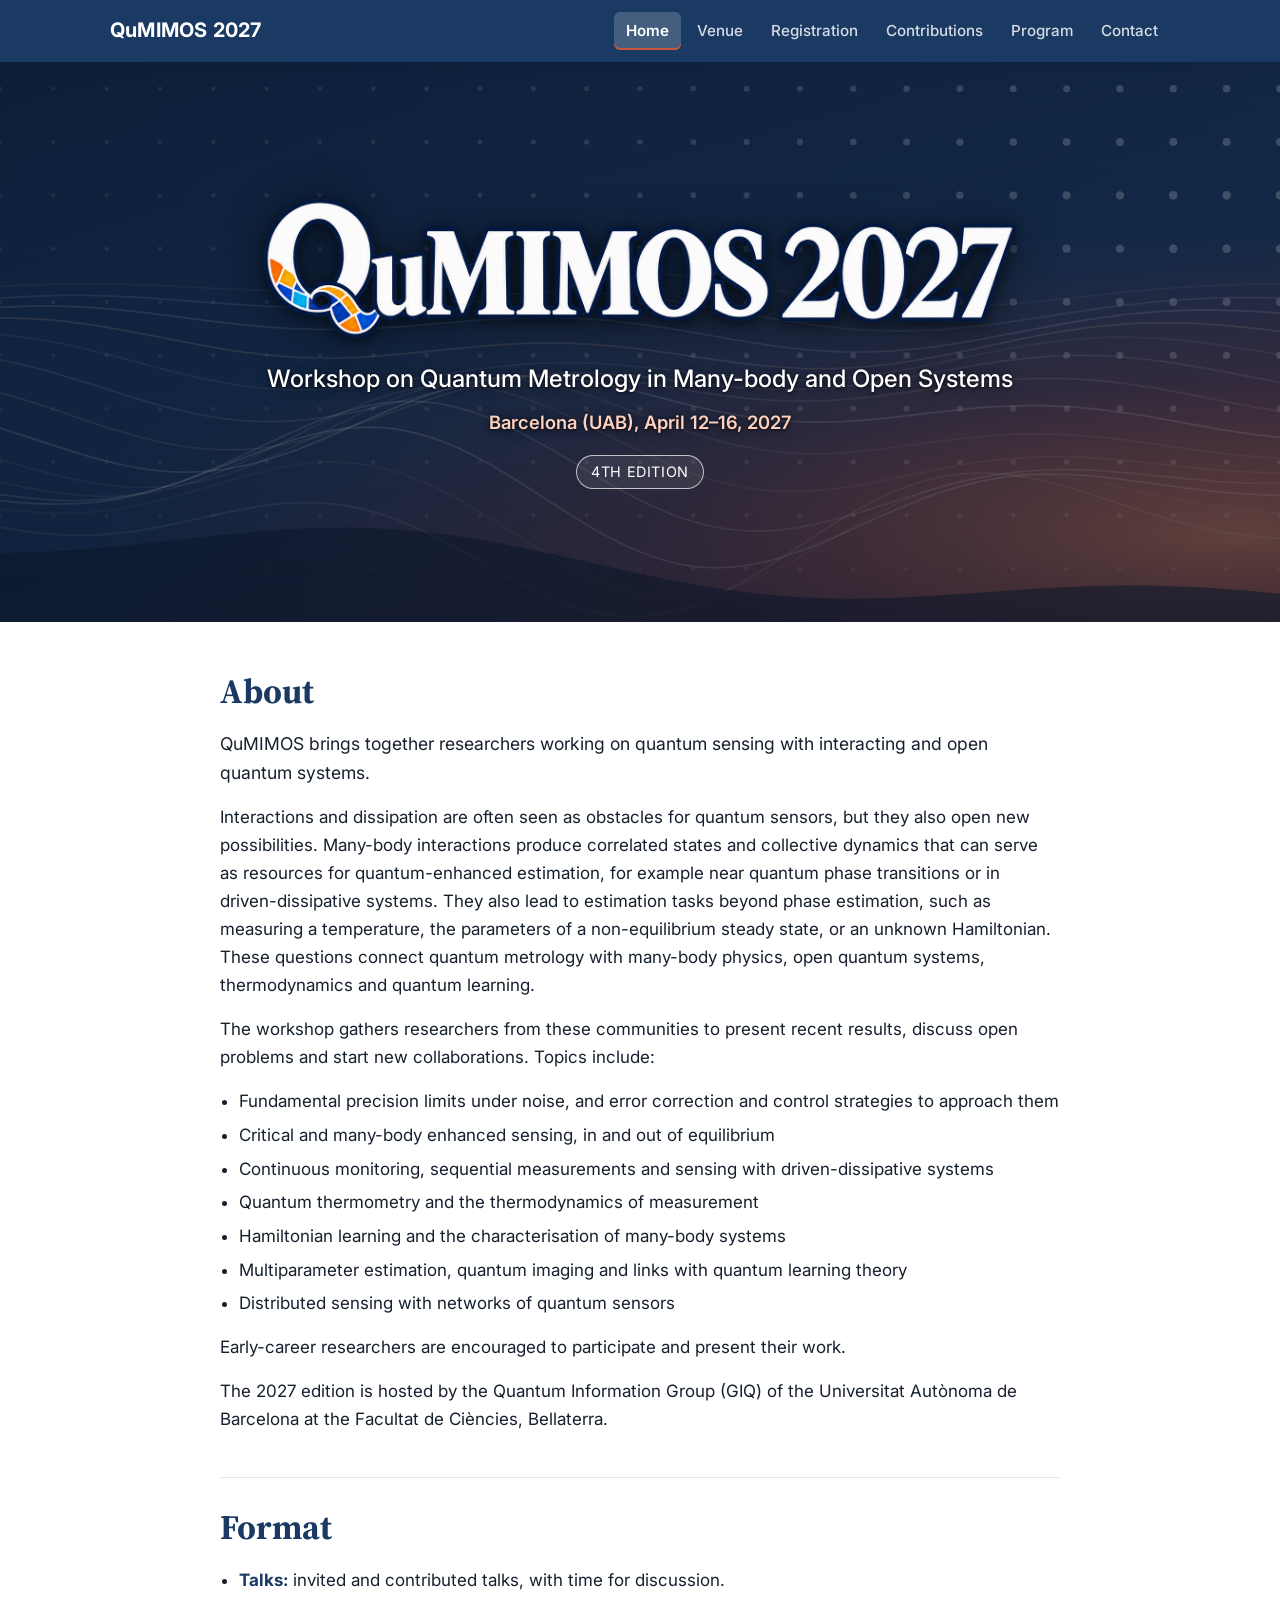
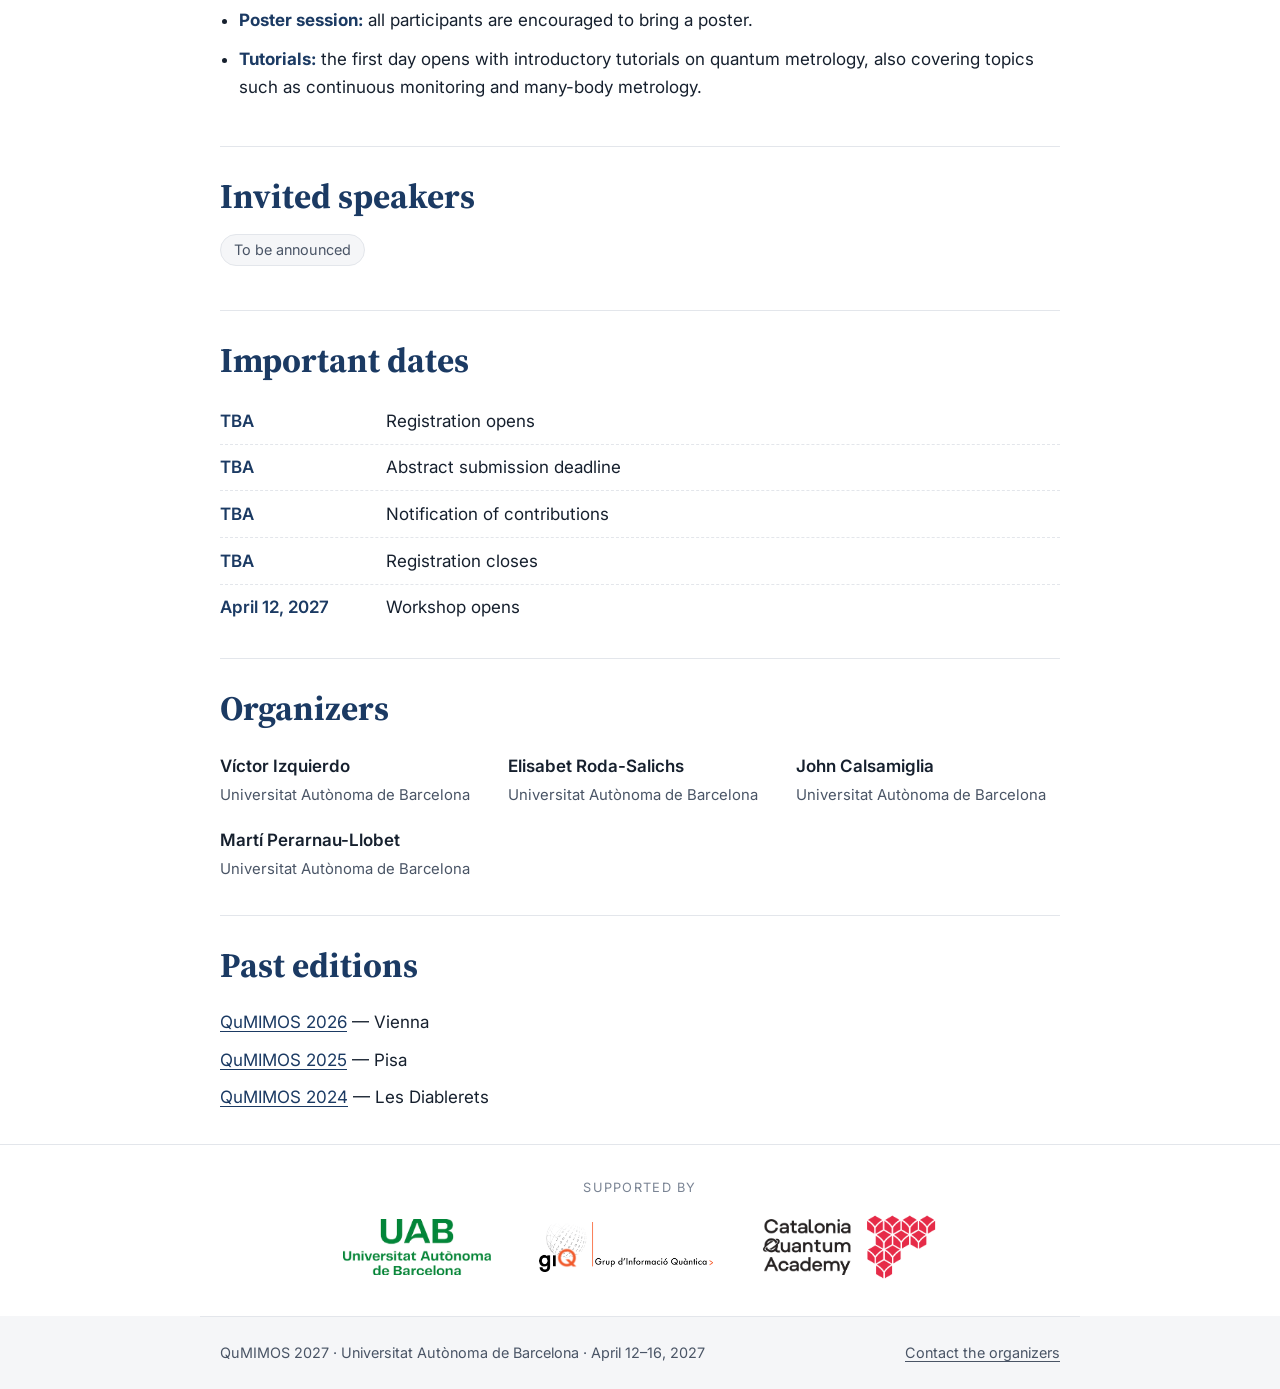
==== index.html @ 5acb529a "Add files via upload init" ====
<!doctype html>
<html lang="en">
<head>
  <meta charset="utf-8">
  <meta name="viewport" content="width=device-width, initial-scale=1">
  <title>QuMIMOS 2027 — Quantum Metrology in Many-body and Open Systems</title>
  <meta name="description" content="QuMIMOS 2027: Workshop on Quantum Metrology in Many-body and Open Systems. Universitat Autònoma de Barcelona, 12–16 April 2027.">
  <link rel="icon" href="assets/img/favicon.png" type="image/png">
  <link rel="preconnect" href="https://fonts.googleapis.com">
  <link rel="preconnect" href="https://fonts.gstatic.com" crossorigin>
  <link href="https://fonts.googleapis.com/css2?family=Inter:wght@400;500;600;700&family=Source+Serif+4:opsz,wght@8..60,600;8..60,700&display=swap" rel="stylesheet">
  <link rel="stylesheet" href="assets/css/style.css">
</head>
<body>
  <a class="skip-link" href="#content">Skip to content</a>

  <header class="site-bar">
    <div class="container">
      <a class="brand" href="index.html">QuMIMOS 2027</a>
      <button class="nav-toggle" aria-expanded="false" aria-controls="site-nav">Menu</button>
      <nav class="nav" id="site-nav" aria-label="Main">
        <ul>
          <li><a href="index.html" aria-current="page">Home</a></li>
          <li><a href="venue.html">Venue</a></li>
          <li><a href="registration.html">Registration</a></li>
          <li><a href="contributions.html">Contributions</a></li>
          <li><a href="program.html">Program</a></li>
          <li><a href="contact.html">Contact</a></li>
        </ul>
      </nav>
    </div>
  </header>

  <!-- Background photo: see .hero in assets/css/style.css -->
  <div class="hero">
    <div class="hero-inner container">
      <div class="hero-panel">
        <h1 class="hero-logo"><img src="assets/img/logo-qumimos2027.png" alt="QuMIMOS 2027" width="1600" height="309"></h1>
        <p class="subtitle">Workshop on Quantum Metrology in Many-body and Open Systems</p>
        <p class="when-where">Barcelona (UAB), April 12–16, 2027</p>
        <p class="edition">4th edition</p>
      </div>
    </div>
  </div>

  <main id="content" class="container landing">
    <section id="about">
      <h2>About</h2>
      <p class="lead">QuMIMOS brings together researchers working on quantum sensing with interacting and open quantum systems.</p>
      <p>Interactions and dissipation are often seen as obstacles for quantum sensors, but they also open new possibilities. Many-body interactions produce correlated states and collective dynamics that can serve as resources for quantum-enhanced estimation, for example near quantum phase transitions or in driven-dissipative systems. They also lead to estimation tasks beyond phase estimation, such as measuring a temperature, the parameters of a non-equilibrium steady state, or an unknown Hamiltonian. These questions connect quantum metrology with many-body physics, open quantum systems, thermodynamics and quantum learning.</p>
      <p>The workshop gathers researchers from these communities to present recent results, discuss open problems and start new collaborations. Topics include:</p>
      <ul class="topics">
        <li>Fundamental precision limits under noise, and error correction and control strategies to approach them</li>
        <li>Critical and many-body enhanced sensing, in and out of equilibrium</li>
        <li>Continuous monitoring, sequential measurements and sensing with driven-dissipative systems</li>
        <li>Quantum thermometry and the thermodynamics of measurement</li>
        <li>Hamiltonian learning and the characterisation of many-body systems</li>
        <li>Multiparameter estimation, quantum imaging and links with quantum learning theory</li>
        <li>Distributed sensing with networks of quantum sensors</li>
      </ul>
      <p>Early-career researchers are encouraged to participate and present their work.</p>
      <p>The 2027 edition is hosted by the Quantum Information Group (GIQ) of the Universitat Autònoma de Barcelona at the Facultat de Ciències, Bellaterra.</p>
    </section>

    <section id="format">
      <h2>Format</h2>
      <ul class="format-list">
        <li><strong>Talks:</strong> invited and contributed talks, with time for discussion.</li>
        <li><strong>Poster session:</strong> all participants are encouraged to bring a poster.</li>
        <li><strong>Tutorials:</strong> the first day opens with introductory tutorials on quantum metrology, also covering topics such as continuous monitoring and many-body metrology.</li>
      </ul>
    </section>

    <section id="speakers">
      <h2>Invited speakers</h2>
      <p><span class="tba">To be announced</span></p>
    </section>

    <section id="dates">
      <h2>Important dates</h2>
      <ul class="dates">
        <li><span class="d">TBA</span><span>Registration opens</span></li>
        <li><span class="d">TBA</span><span>Abstract submission deadline</span></li>
        <li><span class="d">TBA</span><span>Notification of contributions</span></li>
        <li><span class="d">TBA</span><span>Registration closes</span></li>
        <li><span class="d">April 12, 2027</span><span>Workshop opens</span></li>
      </ul>
    </section>

    <section id="organizers">
      <h2>Organizers</h2>
      <ul class="people">
        <li><strong>Víctor Izquierdo</strong><span>Universitat Autònoma de Barcelona</span></li>
        <li><strong>Elisabet Roda-Salichs</strong><span>Universitat Autònoma de Barcelona</span></li>
        <li><strong>John Calsamiglia</strong><span>Universitat Autònoma de Barcelona</span></li>
        <li><strong>Martí Perarnau-Llobet</strong><span>Universitat Autònoma de Barcelona</span></li>
      </ul>
    </section>

    <section id="past">
      <h2>Past editions</h2>
      <ul class="editions">
        <li><a href="https://qumimos2026.wordpress.com" target="_blank" rel="noopener">QuMIMOS 2026</a> — Vienna</li>
        <li><a href="https://indico.sns.it/event/81/" target="_blank" rel="noopener">QuMIMOS 2025</a> — Pisa</li>
        <li><a href="https://indico.global/event/9611/" target="_blank" rel="noopener">QuMIMOS 2024</a> — Les Diablerets</li>
      </ul>
    </section>

  </main>

  <footer class="site-footer">
    <div class="container funders">
      <p class="funders-label">Supported by</p>
      <ul class="logos">
        <li><img src="assets/img/logo-uab.png" alt="Universitat Autònoma de Barcelona" class="logo-uab"></li>
        <li><img src="assets/img/logo-giq.png" alt="Grup d'Informació Quàntica (GIQ)" class="logo-giq"></li>
        <li><img src="assets/img/logo-cqa.png" alt="Catalonia Quantum Academy" class="logo-cqa"></li>
      </ul>
    </div>
    <div class="container footer-line">
      <span>QuMIMOS 2027 · Universitat Autònoma de Barcelona · April 12–16, 2027</span>
      <a href="contact.html">Contact the organizers</a>
    </div>
  </footer>
  <script src="assets/js/main.js"></script>
</body>
</html>
---- assets/css/style.css ----
/* =========================================================
   QuMIMOS 2027 — stylesheet
   Edit the variables below to re-theme the whole site.
   ========================================================= */
:root {
  --ink: #16202e;          /* main text */
  --ink-soft: #4a5566;     /* secondary text */
  --muted: #7a8494;        /* tertiary text */
  --bg: #ffffff;
  --bg-soft: #f5f6f8;      /* light panels */
  --line: #e3e6eb;         /* hairlines */
  --brand: #1b3a63;        /* deep blue */
  --accent: #c8553d;       /* terracotta */
  --accent-soft: #fbeee9;
  --invited: #1b3a63;
  --contributed: #2f8f83;
  --short: #c8973d;
  /* faded versions (time-slot backgrounds; same as the schedule PDF) */
  --invited-soft: #d6e0ee;
  --contributed-soft: #d5ece8;
  --short-soft: #f4e7cf;
  --break-soft: #eceef1;
  --event-soft: #f6ddd6;
  --radius: 10px;
  --maxw: 880px;
  --font-sans: "Inter", system-ui, -apple-system, "Segoe UI", Roboto, Helvetica, Arial, sans-serif;
  --font-serif: "Source Serif 4", Georgia, "Times New Roman", serif;
}

*, *::before, *::after { box-sizing: border-box; }
html { -webkit-text-size-adjust: 100%; scroll-behavior: smooth; }
body {
  margin: 0;
  font-family: var(--font-sans);
  font-size: 17px;
  line-height: 1.65;
  color: var(--ink);
  background: var(--bg);
}
img { max-width: 100%; display: block; }
a { color: var(--brand); text-decoration-thickness: 1px; text-underline-offset: 3px; }
a:hover { color: var(--accent); }

.skip-link {
  position: absolute; left: -9999px; top: 0;
  background: var(--brand); color: #fff; padding: .5rem 1rem; z-index: 100;
}
.skip-link:focus { left: 1rem; top: 1rem; }

.container { max-width: var(--maxw); margin: 0 auto; padding: 0 20px; }

/* ---------- Site bar: logo + title + navigation (all pages) ---------- */
.site-bar {
  background: var(--brand);
  color: #fff;
  box-shadow: 0 2px 10px rgba(10, 25, 50, .18);
  position: sticky; top: 0; z-index: 50;
}
.site-bar .container {
  max-width: 1100px;
  display: flex; align-items: center; justify-content: space-between;
  gap: 1rem; padding-top: 12px; padding-bottom: 12px;
}
.brand {
  color: #fff; text-decoration: none; font-weight: 700; font-size: 1.25rem;
  letter-spacing: .01em; white-space: nowrap;
}
.brand:hover { color: #fff; opacity: .85; }

.nav ul { list-style: none; margin: 0; padding: 0; display: flex; flex-wrap: wrap; gap: .25rem; }
.nav a {
  display: block; padding: .4rem .75rem; border-radius: 6px;
  color: rgba(255,255,255,.82); text-decoration: none; font-size: .95rem; font-weight: 500;
}
.nav a:hover { color: #fff; background: rgba(255,255,255,.12); }
.nav a[aria-current="page"] { color: #fff; background: rgba(255,255,255,.18); font-weight: 600; box-shadow: inset 0 -2px 0 var(--accent); }

.nav-toggle {
  display: none; background: none; border: 1px solid rgba(255,255,255,.45); border-radius: 6px;
  padding: .4rem .7rem; font: inherit; font-size: .9rem; color: #fff; cursor: pointer;
}

@media (max-width: 760px) {
  .nav-toggle { display: inline-block; }
  .site-bar .container { flex-wrap: wrap; }
  .nav { width: 100%; display: none; }
  .nav.open { display: block; }
  .nav ul { flex-direction: column; padding-top: .5rem; }
  .nav a { padding: .6rem .5rem; }
}

/* ---------- Hero: title over background photo (landing page only) ----------
   Layers (top to bottom): dark overlay, local photo (assets/img/header.jpg, optional),
   online photo, generated fallback graphic. To use only a local photo, save it as
   assets/img/header.jpg — it will cover the layers below it. */
.hero {
  min-height: clamp(340px, 52vw, 560px);
  display: flex; align-items: center; justify-content: center;
  text-align: center; color: #fff;
  background-color: var(--brand);
  background-image:
    linear-gradient(180deg, rgba(8, 18, 36, .40) 0%, rgba(8, 18, 36, .48) 55%, rgba(8, 18, 36, .62) 100%),
    url("../img/header.jpg"),
    url("https://media.traveler.es/photos/6ab4ebdc2fa121cbf6ea8447/16:9/w_2240,c_limit/bcn.jpg"),
    url("../img/header.svg");
  background-size: cover; background-position: center;
}
.hero-inner { max-width: 980px; padding-top: 40px; padding-bottom: 40px; }

/* Wrapper for logo + text (no background box) */
.hero-panel { display: inline-block; max-width: 100%; }
.hero h1 { margin: 0 0 1.1rem; line-height: 0; }
.hero-logo img {
  display: block; margin: 0 auto;
  width: min(760px, 100%); height: auto;
  filter: drop-shadow(0 2px 6px rgba(0, 0, 0, .55)) drop-shadow(0 6px 22px rgba(0, 0, 0, .45));
}
.hero .subtitle { font-size: clamp(1.1rem, 2.8vw, 1.5rem); font-weight: 500; margin: 0 0 .5rem; text-shadow: 0 1px 3px rgba(0,0,0,.7), 0 1px 12px rgba(0,0,0,.5); }
.hero .when-where { font-size: clamp(1rem, 2.2vw, 1.15rem); font-weight: 600; margin: 0; color: #ffd2bf; text-shadow: 0 1px 3px rgba(0,0,0,.7), 0 1px 12px rgba(0,0,0,.5); }
.hero .edition {
  display: inline-block; margin: 1.1rem 0 0; padding: .25rem .9rem; border-radius: 999px;
  border: 1px solid rgba(255,255,255,.7); background: rgba(255,255,255,.08); font-size: .9rem; letter-spacing: .04em; text-transform: uppercase;
}

/* ---------- Content ---------- */
body { min-height: 100vh; display: flex; flex-direction: column; }
main { padding-bottom: 64px; flex: 1 0 auto; width: 100%; }
.banner, .site-bar, .site-footer { flex-shrink: 0; }
.page-content { padding-top: 40px; }
.landing { padding-top: 20px; }
.page-content > h1:first-child {
  font-family: var(--font-serif); color: var(--brand);
  font-size: clamp(2rem, 5vw, 2.6rem); margin: 0 0 1.25rem; line-height: 1.15;
}
section { padding: 28px 0; }
section + section { border-top: 1px solid var(--line); }
h2 { font-family: var(--font-serif); color: var(--brand); font-size: 1.65rem; margin: 0 0 .9rem; line-height: 1.25; }
/* Landing-page section titles (About, Format, …) slightly larger */
.landing h2 { font-size: clamp(1.8rem, 4vw, 2.15rem); margin-bottom: 1rem; }
h3 { font-size: 1.1rem; margin: 1.4rem 0 .5rem; }
.topics { padding-left: 1.2rem; margin: 0 0 1rem; }
.topics li { margin: 0 0 .35rem; }
.format-list { padding-left: 1.2rem; }
.format-list li { margin: 0 0 .7rem; }
.format-list strong { color: var(--brand); }
[hidden] { display: none !important; }
p { margin: 0 0 1rem; }
.lead { font-size: 1.1rem; color: var(--ink); }
.muted { color: var(--muted); }

.people { list-style: none; padding: 0; margin: 0; display: grid; grid-template-columns: repeat(auto-fill, minmax(240px, 1fr)); gap: .4rem 1.5rem; }
.people li { padding: .35rem 0; }
.people strong { display: block; font-weight: 600; }
.people span { color: var(--ink-soft); font-size: .93rem; }

.dates { list-style: none; padding: 0; margin: 0; }
.dates li { display: flex; gap: 1rem; padding: .55rem 0; border-bottom: 1px dashed var(--line); }
.dates li:last-child { border-bottom: 0; }
.dates .d { min-width: 150px; font-weight: 600; color: var(--brand); }

.editions { list-style: none; padding: 0; margin: 0; }
.editions li { padding: .3rem 0; }

.tba {
  display: inline-block; background: var(--bg-soft); border: 1px solid var(--line);
  color: var(--ink-soft); border-radius: 999px; padding: .2rem .8rem; font-size: .9rem;
}

.notice {
  background: var(--accent-soft); border-left: 4px solid var(--accent);
  padding: .8rem 1rem; border-radius: 6px; font-size: .95rem; margin: 0 0 1.5rem;
}

.empty-state {
  border: 1px dashed var(--line); border-radius: var(--radius);
  padding: 48px 24px; text-align: center; color: var(--muted); background: var(--bg-soft);
}

/* ---------- Venue ---------- */
.venue-card {
  display: grid; grid-template-columns: 1fr; gap: 0;
  border: 1px solid var(--line); border-radius: var(--radius); overflow: hidden;
}
.venue-card .info { padding: 20px 22px; }
.venue-card address { font-style: normal; line-height: 1.6; }
.map-frame { width: 100%; height: 380px; border: 0; display: block; background: var(--bg-soft); }
.map-links { display: flex; flex-wrap: wrap; gap: .5rem; margin-top: .8rem; }
.btn {
  display: inline-block; padding: .45rem .9rem; border-radius: 6px; font-size: .92rem; font-weight: 600;
  border: 1px solid var(--brand); color: var(--brand); text-decoration: none;
}
.btn:hover { background: var(--brand); color: #fff; }

/* ---------- Contact ---------- */
.contact-block p { margin: 0 0 1.4rem; }
.contact-block .label { font-weight: 700; font-style: italic; }

/* ---------- Program ---------- */
.legend { display: flex; flex-wrap: wrap; gap: .5rem 1.25rem; margin: 0 0 1.25rem; padding: 0; list-style: none; font-size: .93rem; color: var(--ink-soft); }
.legend li { display: flex; align-items: center; gap: .45rem; }
.swatch { width: 14px; height: 14px; border-radius: 3px; display: inline-block; }
.swatch.invited { background: var(--invited); }
.swatch.contributed { background: var(--contributed); }
.swatch.short { background: var(--short); }

.accordion-tools { font-size: .9rem; color: var(--muted); margin: 0 0 1rem; }
.link-btn { background: none; border: 0; padding: 0; font: inherit; color: var(--brand); cursor: pointer; text-decoration: underline; text-underline-offset: 3px; }
.link-btn:hover { color: var(--accent); }

details.day {
  border: 1px solid var(--line); border-radius: var(--radius);
  margin: 0 0 .8rem; background: var(--bg); scroll-margin-top: 80px;
}
details.day > summary {
  list-style: none; cursor: pointer;
  display: flex; flex-wrap: wrap; align-items: baseline; gap: .2rem .7rem;
  padding: .9rem 3rem .9rem 1.1rem; position: relative; border-radius: var(--radius);
}
details.day > summary::-webkit-details-marker { display: none; }
details.day > summary:hover { background: var(--bg-soft); }
details.day > summary:focus-visible { outline: 2px solid var(--brand); outline-offset: 2px; }
details.day .day-title { font-family: var(--font-serif); color: var(--brand); font-size: 1.35rem; font-weight: 700; }
details.day .meta { color: var(--muted); font-size: .93rem; }
details.day .chev {
  position: absolute; right: 1.1rem; top: 50%; width: 10px; height: 10px; margin-top: -7px;
  border-right: 2px solid var(--brand); border-bottom: 2px solid var(--brand);
  transform: rotate(45deg); transition: transform .2s ease;
}
details.day[open] .chev { transform: rotate(-135deg); margin-top: -2px; }
details.day[open] > summary { border-bottom: 2px solid var(--brand); border-radius: var(--radius) var(--radius) 0 0; }
.day-body { padding: 0 0 .1rem; }

.participants { margin: .5rem 0 0; padding: 0 0 0 1.6rem; columns: 2 260px; column-gap: 2rem; }
.participants li { padding: .3rem 0; break-inside: avoid; }
.participants .who { font-weight: 600; }
.participants .aff { color: var(--ink-soft); font-size: .93rem; margin-left: .4rem; }

.slot {
  display: grid; grid-template-columns: 130px 1fr;
  border-bottom: 1px solid #d7dde6;
}
.slot:first-child { border-top: 1px solid #d7dde6; }
/* Time column: neutral light band */
.slot .time {
  background: #edf1f7; color: var(--brand); font-weight: 600; font-size: .93rem;
  font-variant-numeric: tabular-nums; white-space: nowrap; text-align: center;
  padding: .8rem .5rem; border-right: 1px solid #d7dde6;
}
/* Name / abstract card: filled with a faded version of the slot type colour */
.slot .body { padding: .75rem 1.1rem; background: var(--bg); }
.slot .speaker { font-weight: 600; }
.slot .title { display: block; color: var(--ink-soft); }
.slot.invited .body     { background: var(--invited-soft); }
.slot.contributed .body { background: var(--contributed-soft); }
.slot.short .body       { background: var(--short-soft); }
.slot.break .body       { color: var(--ink-soft); font-style: italic; }
.slot.event .body       { color: var(--accent); font-weight: 600; }
.slot.event .note { display: block; color: var(--ink-soft); font-weight: 400; font-size: .93rem; }
.session-chair { font-size: .85rem; color: var(--muted); text-transform: uppercase; letter-spacing: .06em; padding: 1rem 0 .2rem; }

.posters { list-style: none; margin: .5rem 0 0; padding: 0; }
.posters li { display: grid; grid-template-columns: 52px 1fr; gap: .6rem; padding: .5rem 0; border-bottom: 1px solid var(--line); }
.posters .code { font-weight: 700; color: var(--accent); font-variant-numeric: tabular-nums; }
.posters .who { font-weight: 600; }
.posters .what { display: block; color: var(--ink-soft); font-style: italic; }

@media (max-width: 560px) {
  body { font-size: 16px; }
  .slot { grid-template-columns: 1fr; }
  .slot .time { text-align: left; padding: .35rem .9rem; border-right: 0; border-bottom: 1px solid #d7dde6; }
  .dates li { flex-direction: column; gap: 0; }
}

/* Book of abstracts box (program page) */
.abstracts-box {
  display: flex; flex-wrap: wrap; align-items: center; justify-content: space-between; gap: .5rem 1.5rem;
  margin: 1.6rem 0 1.2rem; padding: 1.1rem 1.3rem;
  background: var(--bg-soft); border: 1px solid var(--line); border-left: 4px solid var(--brand); border-radius: var(--radius);
}
.abstracts-box h2 { font-size: 1.35rem; margin: 0 0 .3rem; }
.abstracts-box p { margin: 0; color: var(--ink-soft); }
.abstracts-box > div { flex: 1 1 340px; }

/* Schedule PDF at the end of the program page */
.schedule-pdf { margin-top: 2rem; padding-top: 28px; border-top: 1px solid var(--line); }
.pdf-actions { display: flex; flex-wrap: wrap; gap: .5rem; }
.btn-ghost { border-color: var(--line); color: var(--ink-soft); }
.pdf-frame { display: block; width: 100%; height: 620px; border: 1px solid var(--line); border-radius: var(--radius); background: var(--bg-soft); }
.pdf-frame p { margin: 0; padding: 1rem 1.1rem; }
@media (max-width: 560px) { .pdf-frame { height: 420px; } }

/* ---------- Footer ---------- */
.site-footer { border-top: 1px solid var(--line); background: var(--bg-soft); color: var(--ink-soft); font-size: .9rem; }
.site-footer .footer-line { padding-top: 24px; padding-bottom: 24px; display: flex; flex-wrap: wrap; justify-content: space-between; gap: .75rem 2rem; }
.funders { padding-top: 32px; padding-bottom: 8px; text-align: center; background: #fff; max-width: none; }
.funders + .footer-line { border-top: 1px solid var(--line); }
.funders-label { margin: 0 0 1rem; font-size: .8rem; text-transform: uppercase; letter-spacing: .1em; color: var(--muted); }
.logos { list-style: none; margin: 0 0 28px; padding: 0; display: flex; flex-wrap: wrap; justify-content: center; gap: 1.5rem 3rem; }
.logos { align-items: center; }
.logos img { height: 56px; width: auto; max-width: 100%; }
.logos img.logo-giq { height: 50px; }
.logos img.logo-cqa { height: 66px; }
.logo-placeholder {
  width: 170px; height: 72px; display: flex; align-items: center; justify-content: center;
  background: #d9dce1; color: #6b7280; font-weight: 600; border-radius: 6px; font-size: .95rem;
}
.site-footer a { color: var(--ink-soft); }
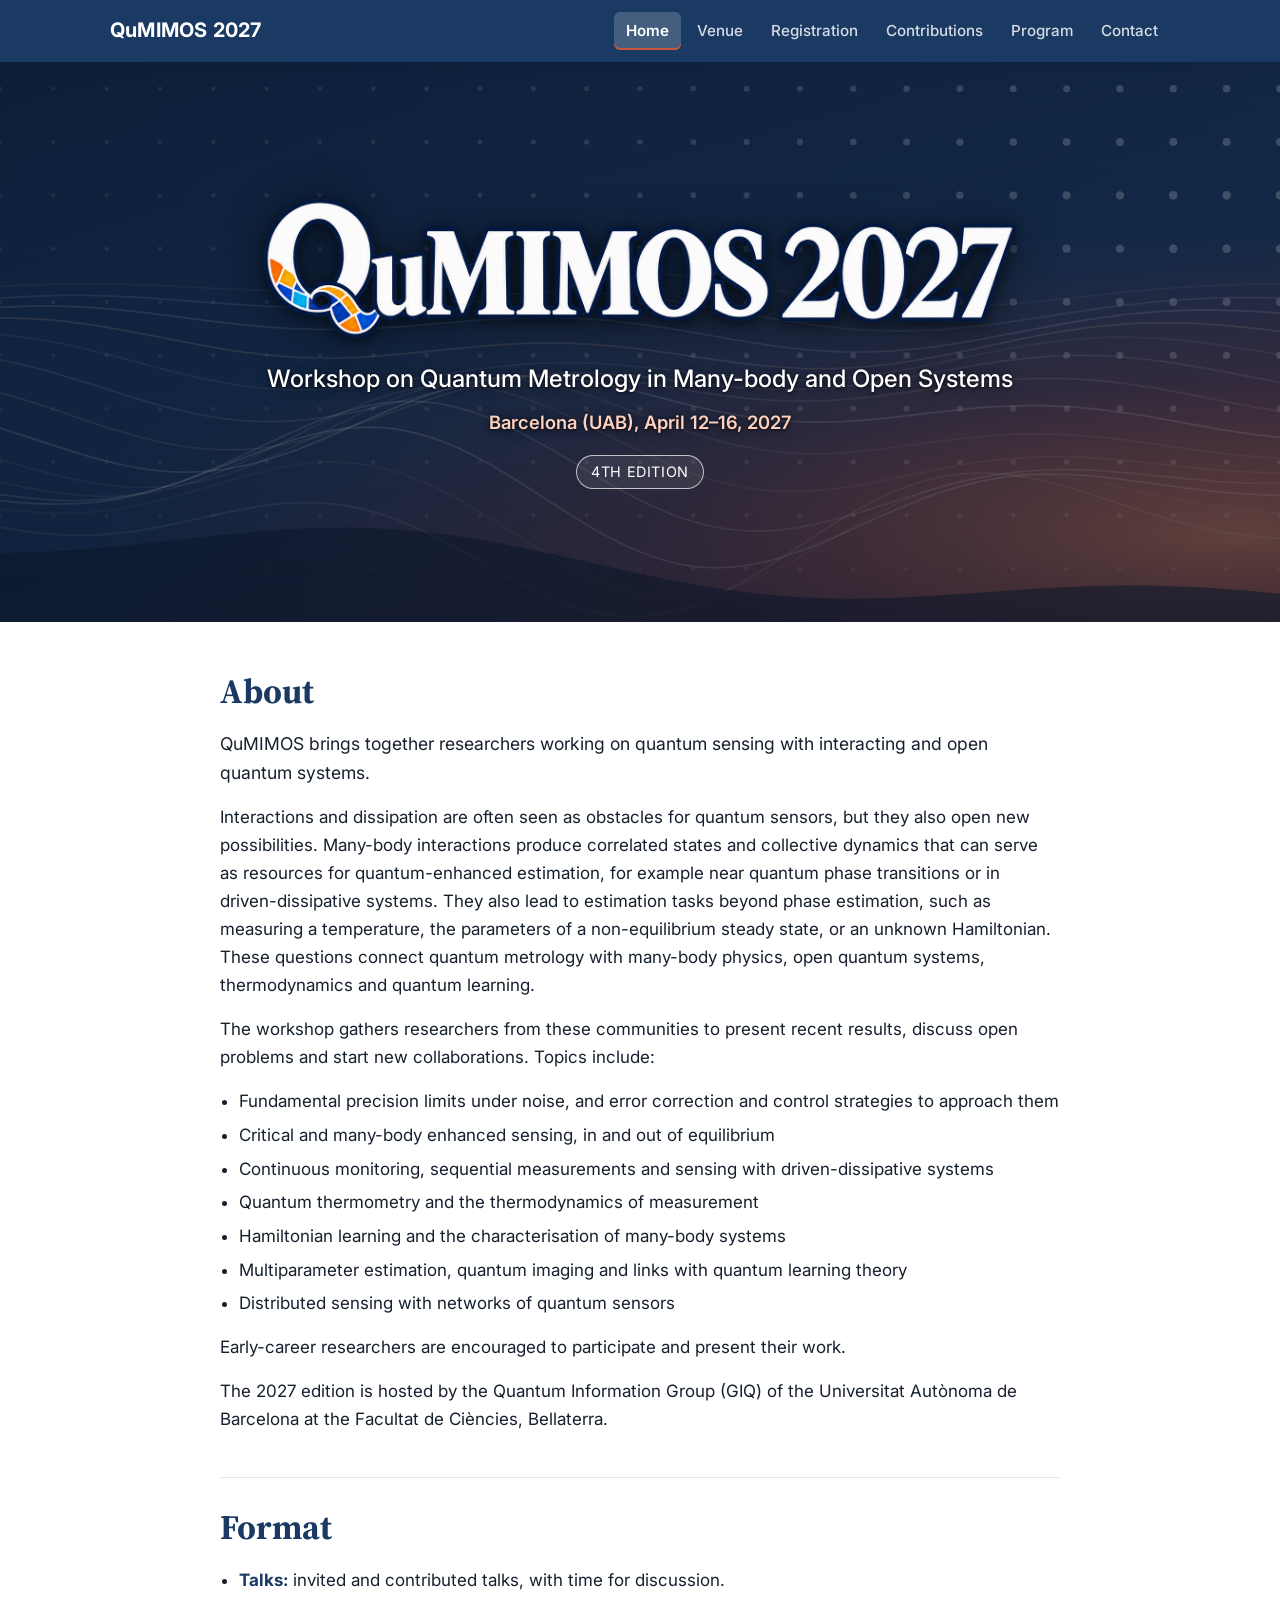
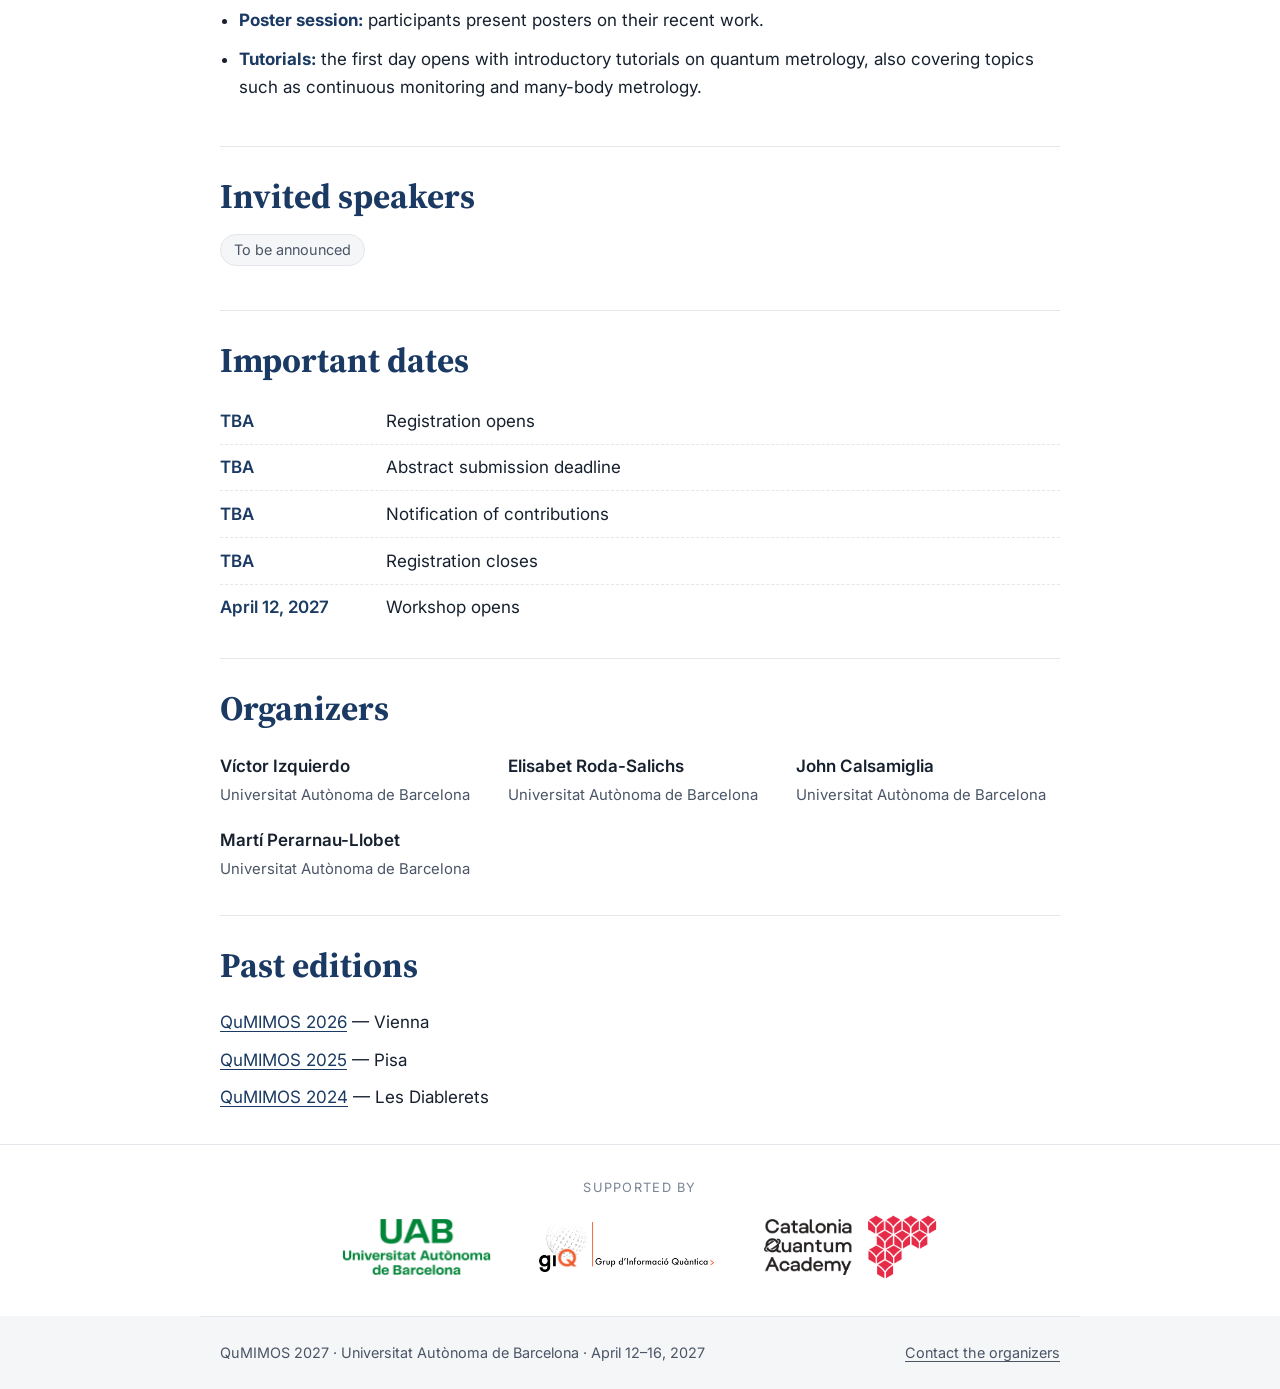
==== commit ca05f9fd: "no message" ====
--- a/index.html
+++ b/index.html
@@ -66,7 +66,7 @@
       <h2>Format</h2>
       <ul class="format-list">
         <li><strong>Talks:</strong> invited and contributed talks, with time for discussion.</li>
-        <li><strong>Poster session:</strong> all participants are encouraged to bring a poster.</li>
+        <li><strong>Poster session:</strong> participants present posters on their recent work.</li>
         <li><strong>Tutorials:</strong> the first day opens with introductory tutorials on quantum metrology, also covering topics such as continuous monitoring and many-body metrology.</li>
       </ul>
     </section>
--- a/assets/css/style.css
+++ b/assets/css/style.css
@@ -191,6 +191,11 @@
 }
 .btn:hover { background: var(--brand); color: #fff; }
 
+.tag-recommended {
+  display: inline-block; margin: 0 .25rem; padding: .05rem .55rem; border-radius: 999px;
+  background: var(--bg-soft); border: 1px solid var(--line); color: var(--ink-soft); font-size: .8rem; font-weight: 600; vertical-align: .1em;
+}
+
 /* ---------- Contact ---------- */
 .contact-block p { margin: 0 0 1.4rem; }
 .contact-block .label { font-weight: 700; font-style: italic; }
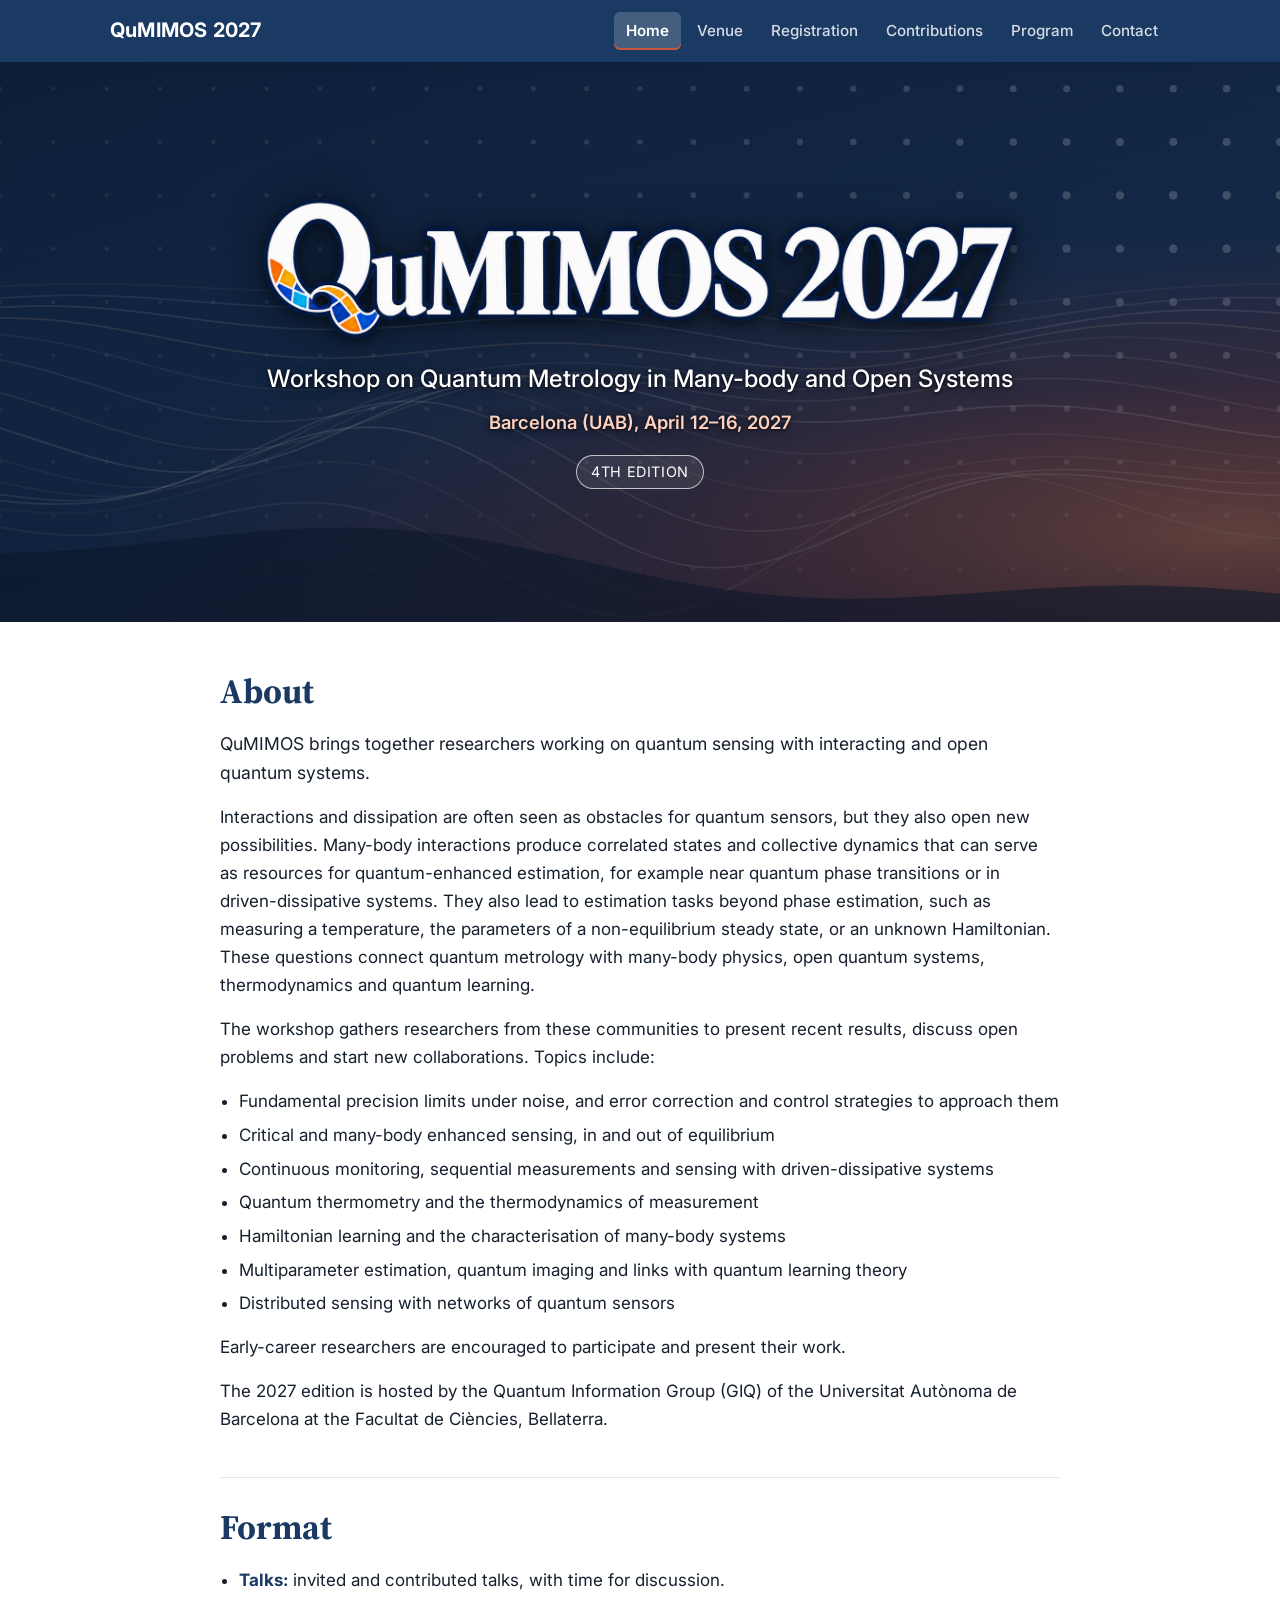
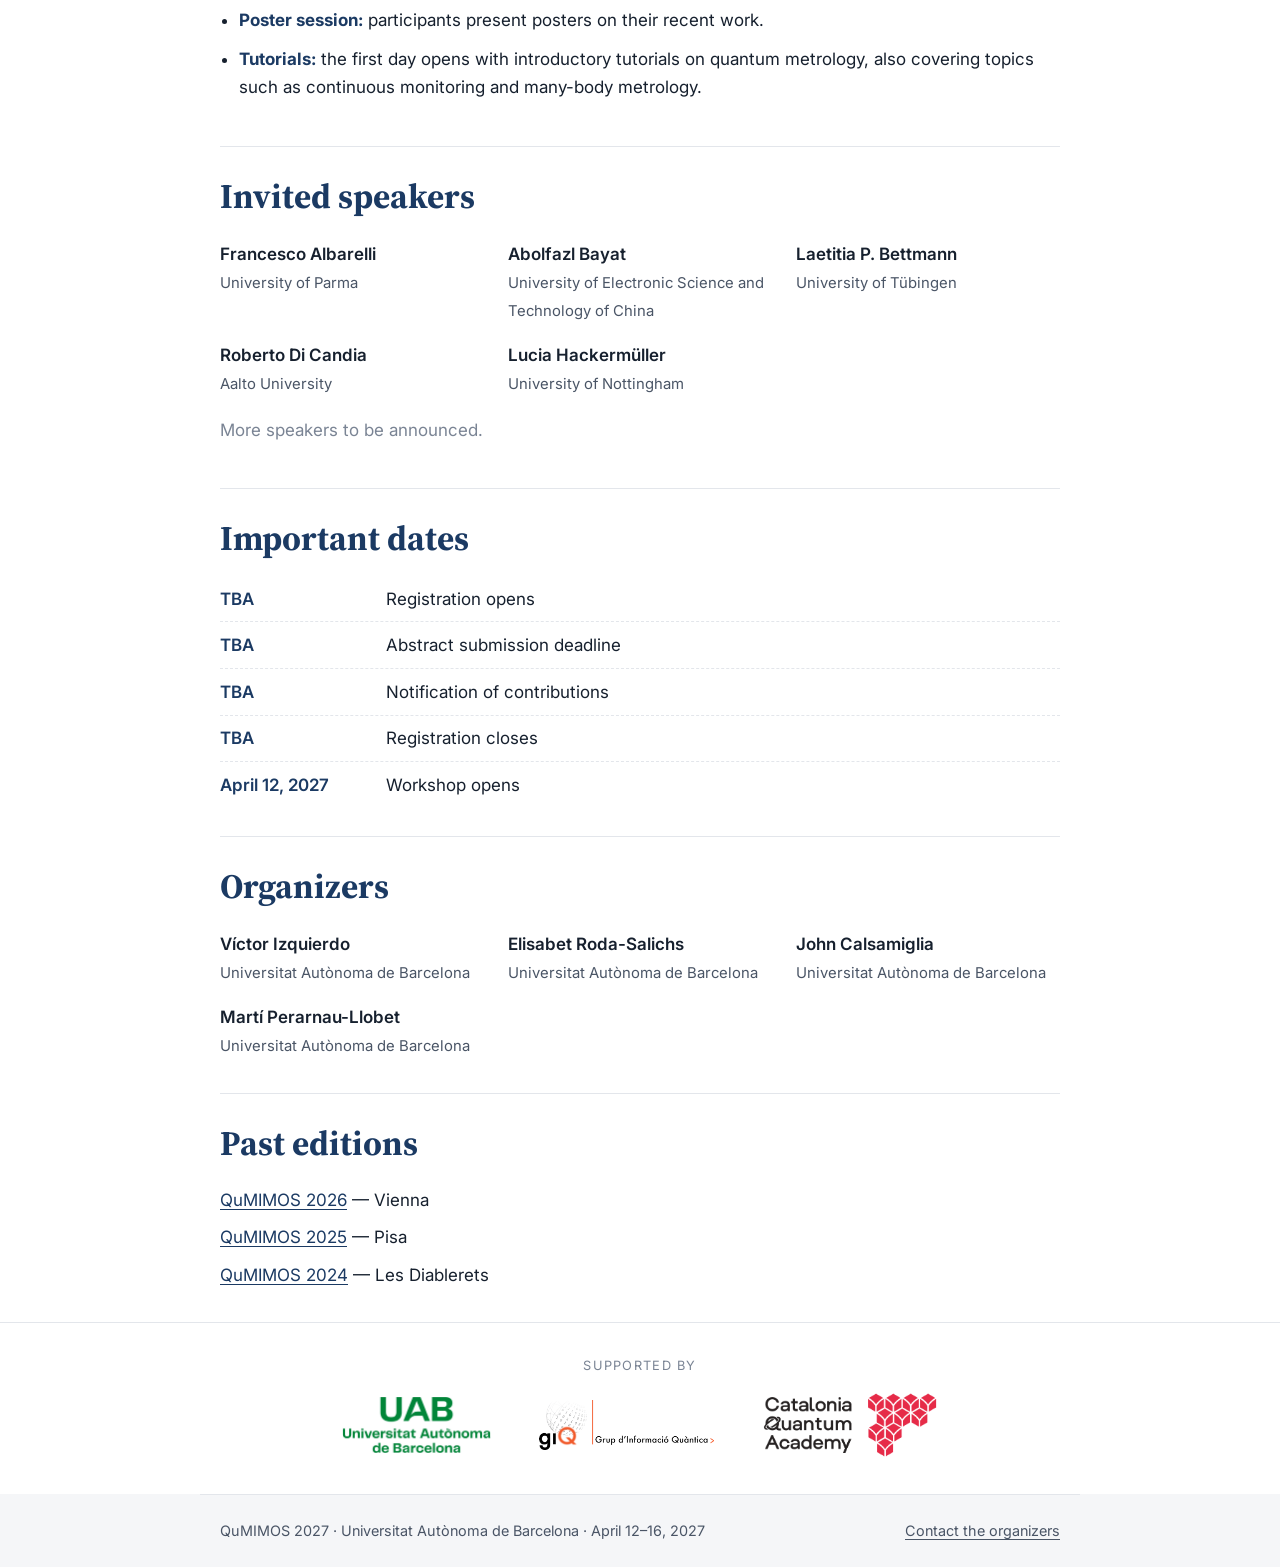
==== commit b45ecef4: "speakers + schedule v1" ====
--- a/index.html
+++ b/index.html
@@ -73,7 +73,14 @@
 
     <section id="speakers">
       <h2>Invited speakers</h2>
-      <p><span class="tba">To be announced</span></p>
+      <ul class="people">
+        <li><strong>Francesco Albarelli</strong><span>University of Parma</span></li>
+        <li><strong>Abolfazl Bayat</strong><span>University of Electronic Science and Technology of China</span></li>
+        <li><strong>Laetitia P. Bettmann</strong><span>University of Tübingen</span></li>
+        <li><strong>Roberto Di Candia</strong><span>Aalto University</span></li>
+        <li><strong>Lucia Hackermüller</strong><span>University of Nottingham</span></li>
+      </ul>
+      <p class="muted more-tba">More speakers to be announced.</p>
     </section>
 
     <section id="dates">
--- a/assets/css/style.css
+++ b/assets/css/style.css
@@ -12,15 +12,17 @@
   --brand: #1b3a63;        /* deep blue */
   --accent: #c8553d;       /* terracotta */
   --accent-soft: #fbeee9;
-  --invited: #1b3a63;
-  --contributed: #2f8f83;
+  --invited: #4f86c6;
+  --contributed: #5aa865;
   --short: #c8973d;
   /* faded versions (time-slot backgrounds; same as the schedule PDF) */
-  --invited-soft: #d6e0ee;
-  --contributed-soft: #d5ece8;
+  --invited-soft: #a9c9ef;
+  --contributed-soft: #bfe3c3;
   --short-soft: #f4e7cf;
   --break-soft: #eceef1;
   --event-soft: #f6ddd6;
+  --tutorial: #d99a3f;
+  --tutorial-soft: #f8cf98;
   --radius: 10px;
   --maxw: 880px;
   --font-sans: "Inter", system-ui, -apple-system, "Segoe UI", Roboto, Helvetica, Arial, sans-serif;
@@ -161,7 +163,7 @@
 .editions { list-style: none; padding: 0; margin: 0; }
 .editions li { padding: .3rem 0; }
 
-.tba {
+span.tba:not(.swatch) {
   display: inline-block; background: var(--bg-soft); border: 1px solid var(--line);
   color: var(--ink-soft); border-radius: 999px; padding: .2rem .8rem; font-size: .9rem;
 }
@@ -207,6 +209,10 @@
 .swatch.invited { background: var(--invited); }
 .swatch.contributed { background: var(--contributed); }
 .swatch.short { background: var(--short); }
+.swatch.tutorial { background: var(--tutorial); }
+.swatch.tba { background: #9aa3b1; }
+.swatch.poster { background: #eab9d6; border: 1px solid #b9568f; }
+.more-tba { margin-top: .8rem; }
 
 .accordion-tools { font-size: .9rem; color: var(--muted); margin: 0 0 1rem; }
 .link-btn { background: none; border: 0; padding: 0; font: inherit; color: var(--brand); cursor: pointer; text-decoration: underline; text-underline-offset: 3px; }
@@ -258,6 +264,8 @@
 .slot.invited .body     { background: var(--invited-soft); }
 .slot.contributed .body { background: var(--contributed-soft); }
 .slot.short .body       { background: var(--short-soft); }
+.slot.tutorial .body    { background: var(--tutorial-soft); font-weight: 600; }
+.slot.tba .body         { background: #e1e4e9; color: var(--ink-soft); font-weight: 600; }
 .slot.break .body       { color: var(--ink-soft); font-style: italic; }
 .slot.event .body       { color: var(--accent); font-weight: 600; }
 .slot.event .note { display: block; color: var(--ink-soft); font-weight: 400; font-size: .93rem; }
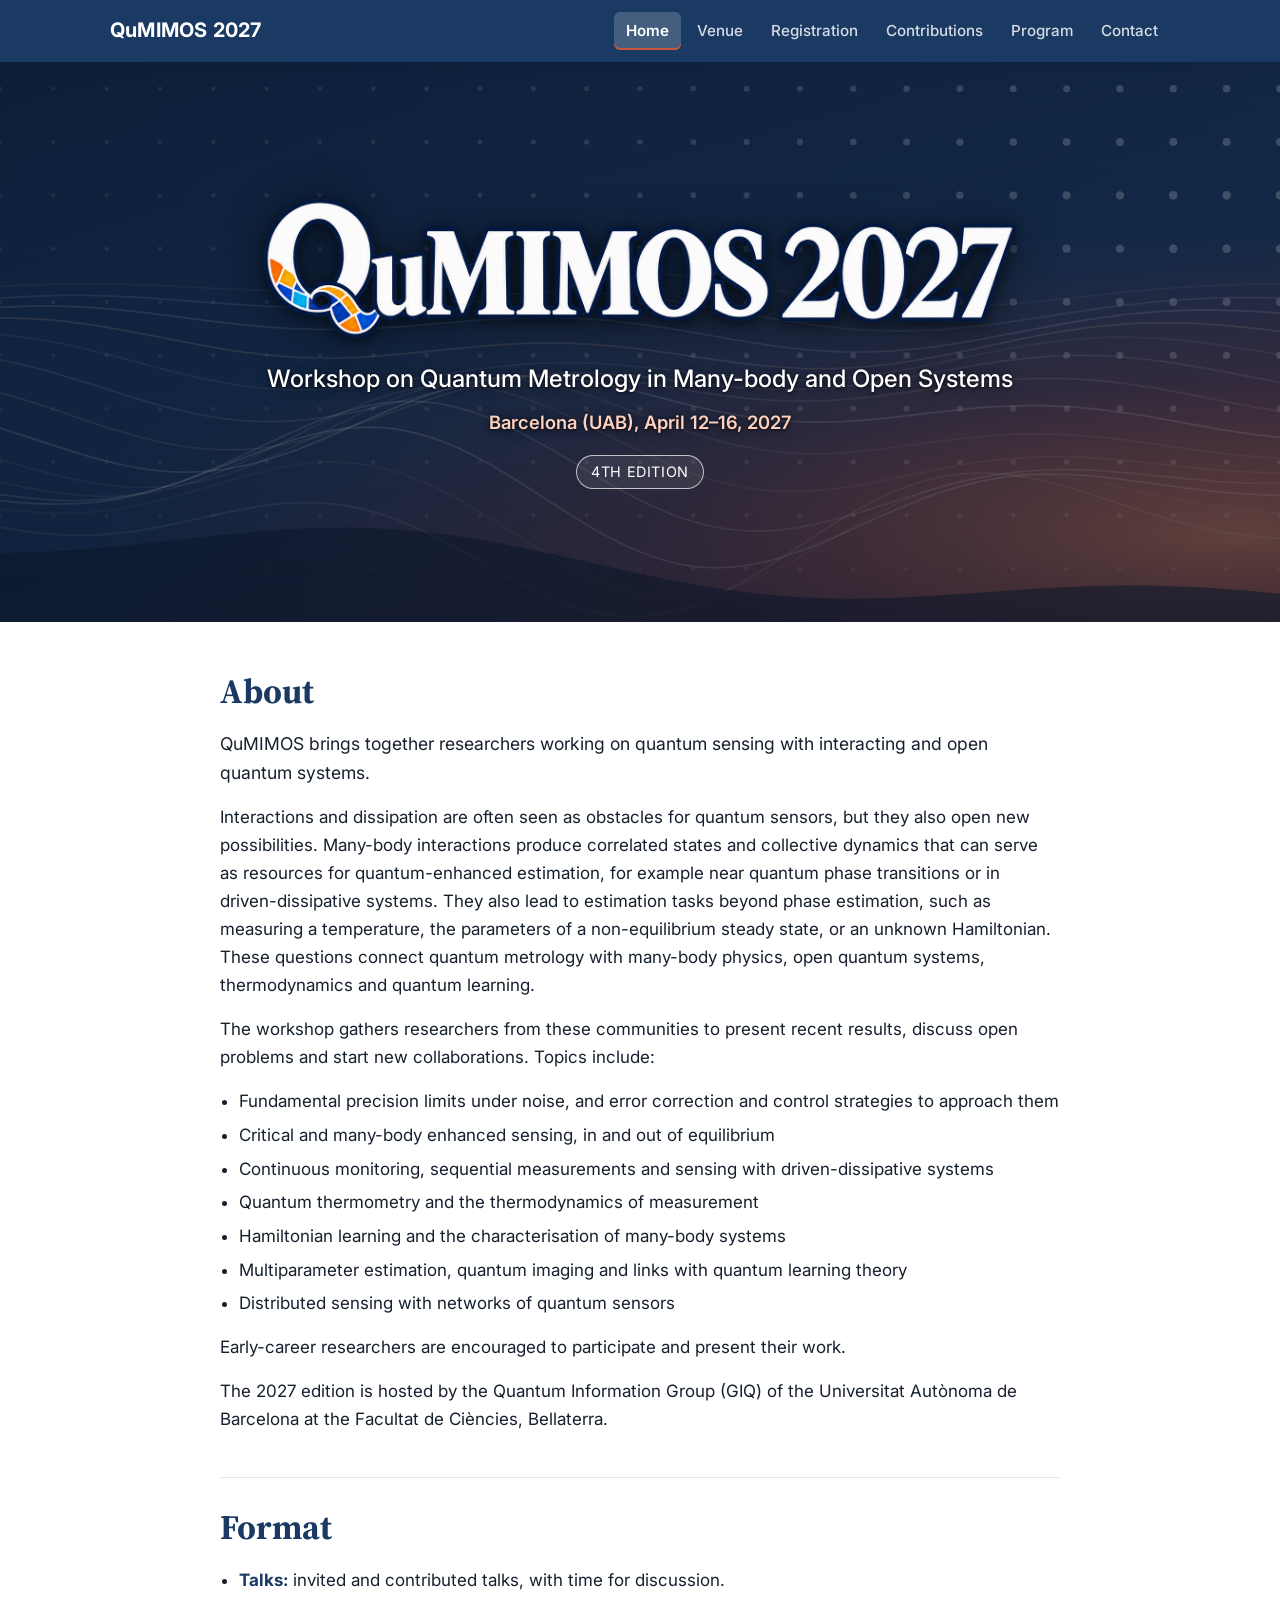
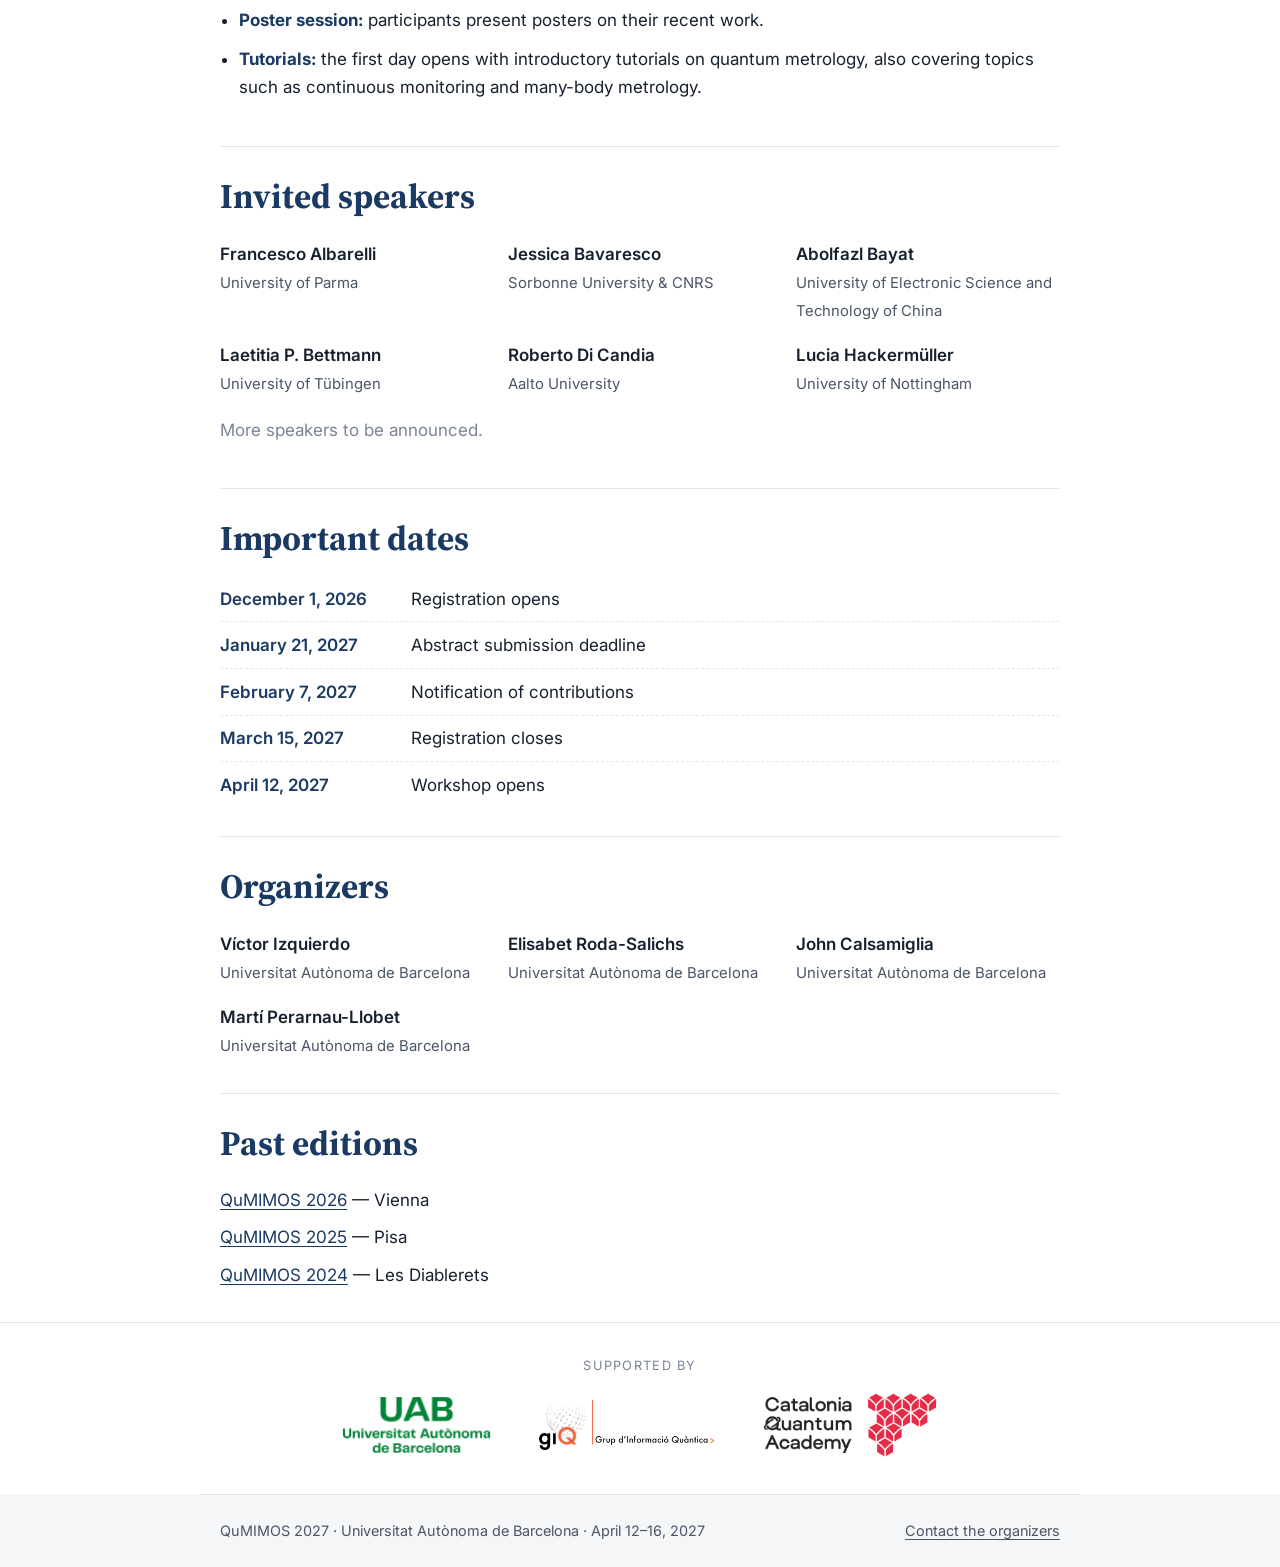
==== commit aef57259: "speakers + dates" ====
--- a/index.html
+++ b/index.html
@@ -75,6 +75,7 @@
       <h2>Invited speakers</h2>
       <ul class="people">
         <li><strong>Francesco Albarelli</strong><span>University of Parma</span></li>
+        <li><strong>Jessica Bavaresco</strong><span>Sorbonne University &amp; CNRS</span></li>
         <li><strong>Abolfazl Bayat</strong><span>University of Electronic Science and Technology of China</span></li>
         <li><strong>Laetitia P. Bettmann</strong><span>University of Tübingen</span></li>
         <li><strong>Roberto Di Candia</strong><span>Aalto University</span></li>
@@ -86,10 +87,10 @@
     <section id="dates">
       <h2>Important dates</h2>
       <ul class="dates">
-        <li><span class="d">TBA</span><span>Registration opens</span></li>
-        <li><span class="d">TBA</span><span>Abstract submission deadline</span></li>
-        <li><span class="d">TBA</span><span>Notification of contributions</span></li>
-        <li><span class="d">TBA</span><span>Registration closes</span></li>
+        <li><span class="d">December 1, 2026</span><span>Registration opens</span></li>
+        <li><span class="d">January 21, 2027</span><span>Abstract submission deadline</span></li>
+        <li><span class="d">February 7, 2027</span><span>Notification of contributions</span></li>
+        <li><span class="d">March 15, 2027</span><span>Registration closes</span></li>
         <li><span class="d">April 12, 2027</span><span>Workshop opens</span></li>
       </ul>
     </section>
--- a/assets/css/style.css
+++ b/assets/css/style.css
@@ -158,7 +158,7 @@
 .dates { list-style: none; padding: 0; margin: 0; }
 .dates li { display: flex; gap: 1rem; padding: .55rem 0; border-bottom: 1px dashed var(--line); }
 .dates li:last-child { border-bottom: 0; }
-.dates .d { min-width: 150px; font-weight: 600; color: var(--brand); }
+.dates .d { min-width: 175px; font-weight: 600; color: var(--brand); }
 
 .editions { list-style: none; padding: 0; margin: 0; }
 .editions li { padding: .3rem 0; }
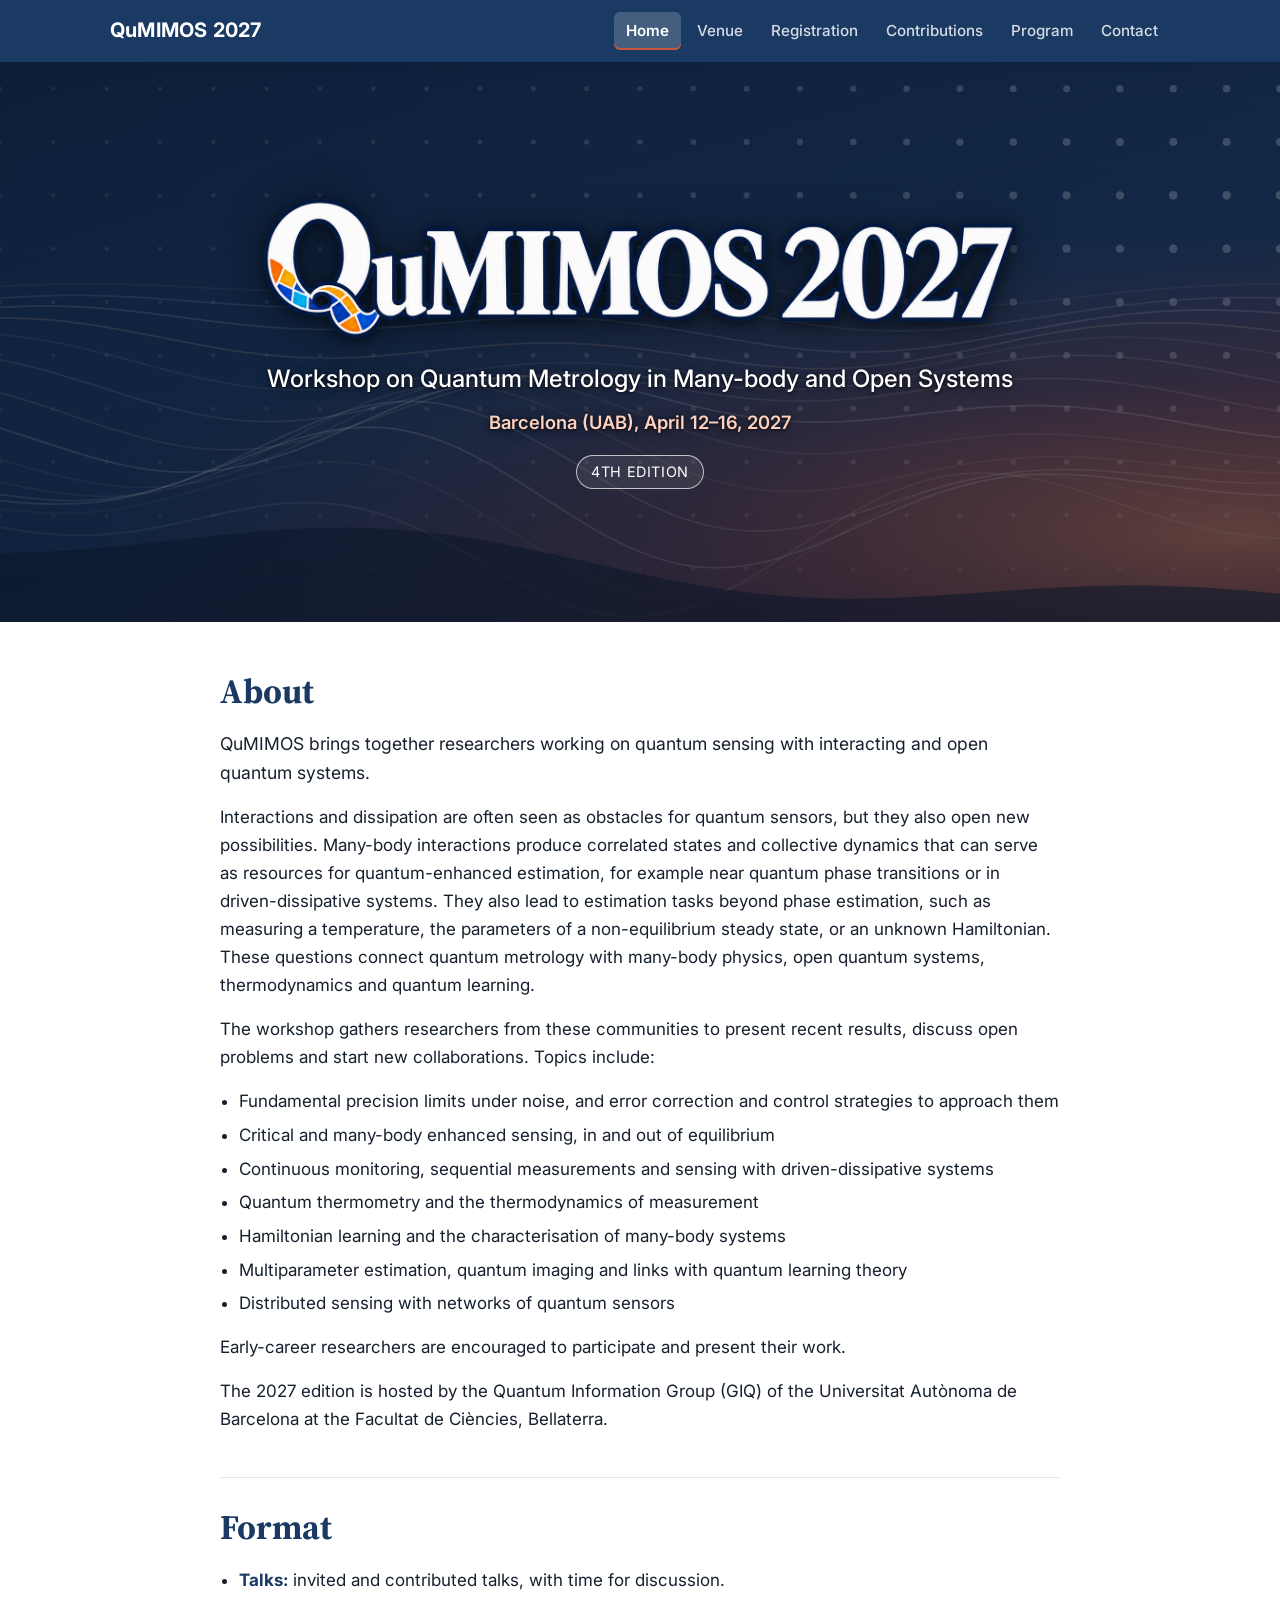
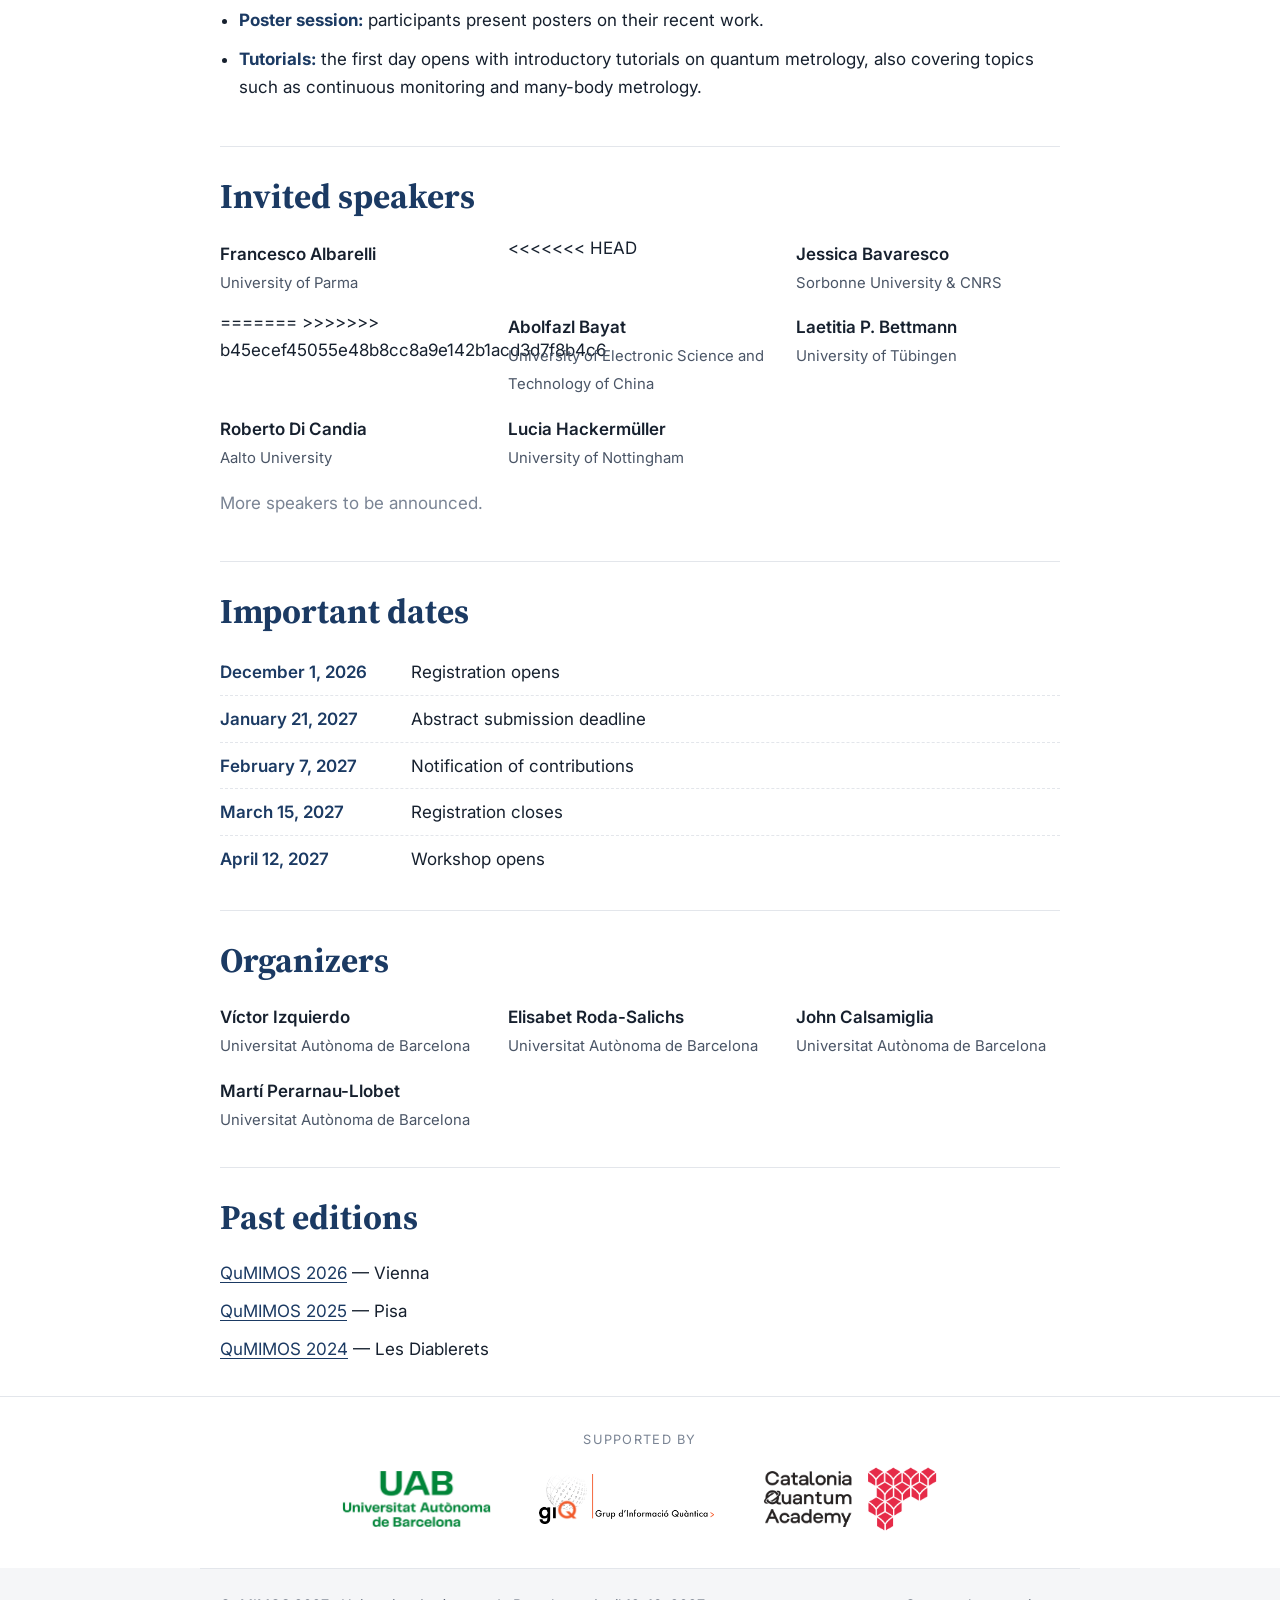
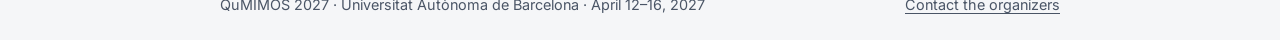
==== commit 73a5bb8d: "Merge branch 'main' of https://github.com/qumimos2027/qumimos2027.github.io # Conflicts: #	index.htm" ====
--- a/index.html
+++ b/index.html
@@ -75,7 +75,10 @@
       <h2>Invited speakers</h2>
       <ul class="people">
         <li><strong>Francesco Albarelli</strong><span>University of Parma</span></li>
+<<<<<<< HEAD
         <li><strong>Jessica Bavaresco</strong><span>Sorbonne University &amp; CNRS</span></li>
+=======
+>>>>>>> b45ecef45055e48b8cc8a9e142b1acd3d7f8b4c6
         <li><strong>Abolfazl Bayat</strong><span>University of Electronic Science and Technology of China</span></li>
         <li><strong>Laetitia P. Bettmann</strong><span>University of Tübingen</span></li>
         <li><strong>Roberto Di Candia</strong><span>Aalto University</span></li>
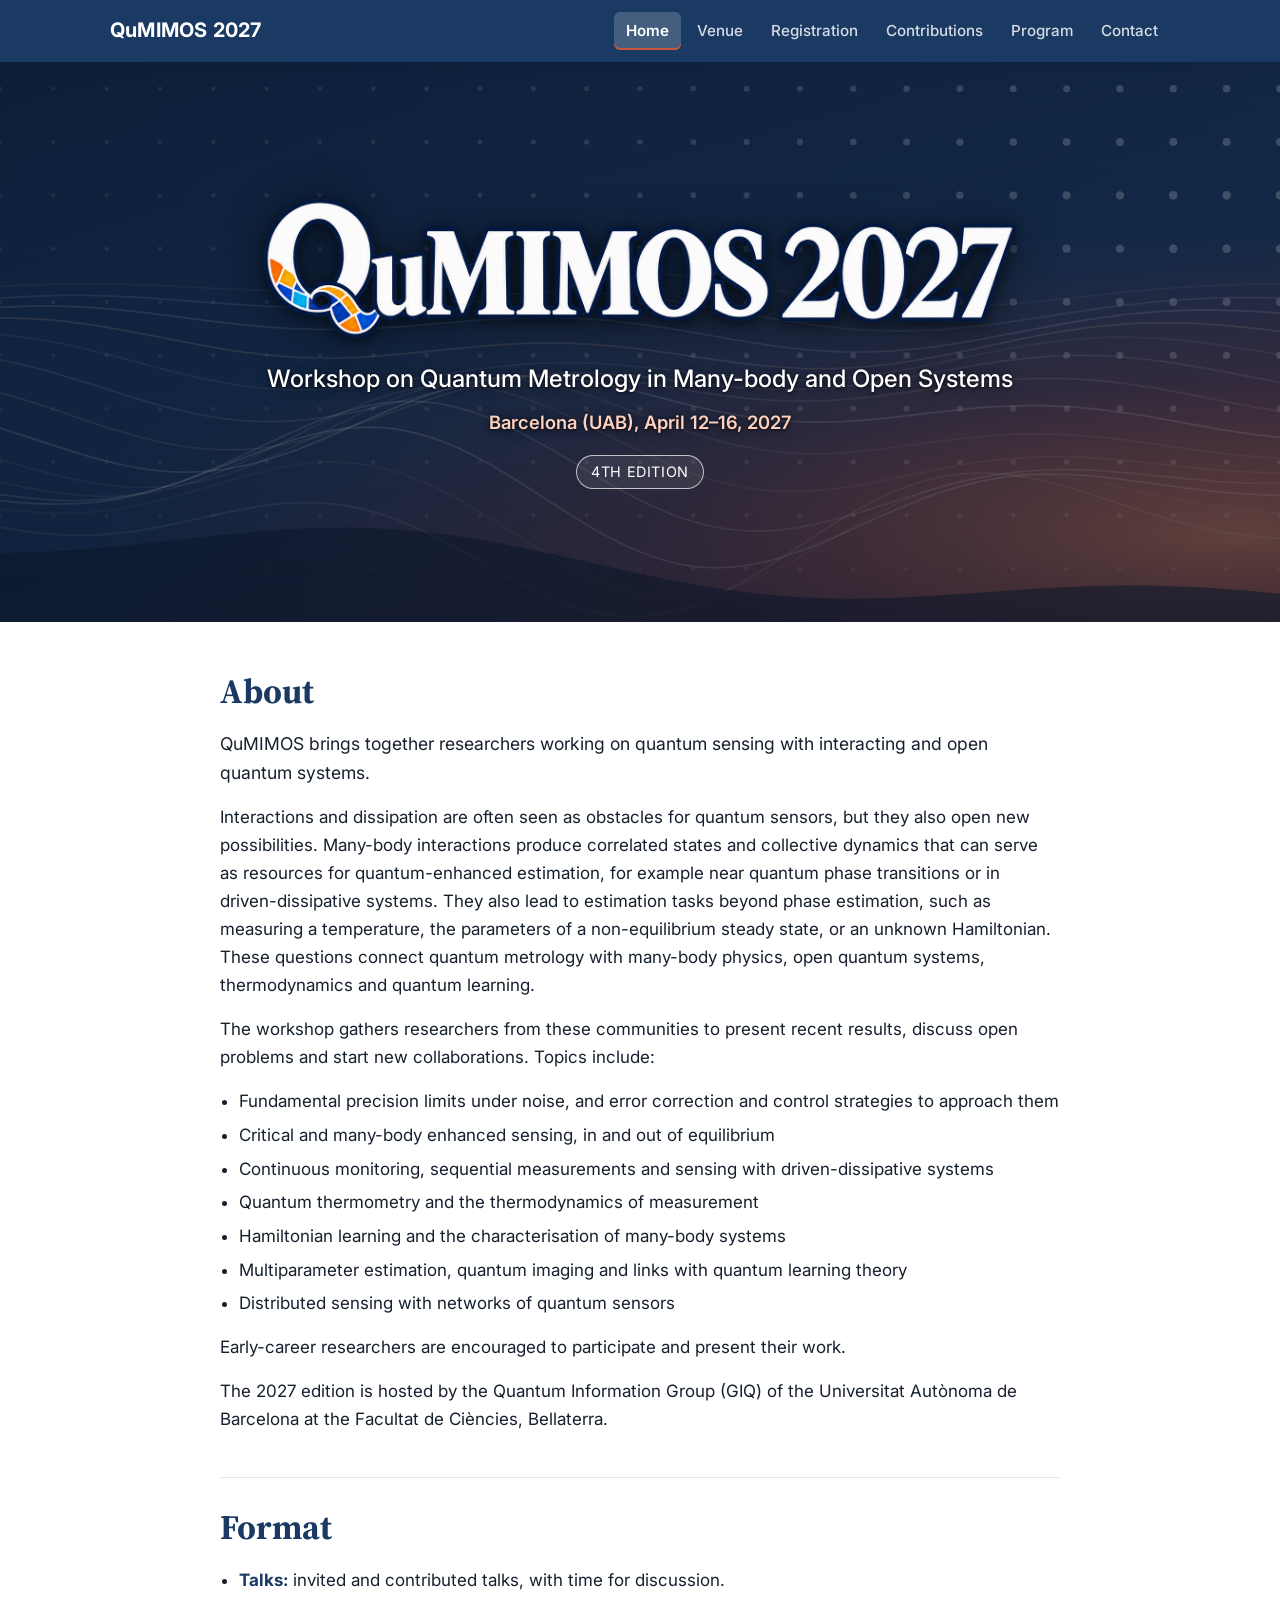
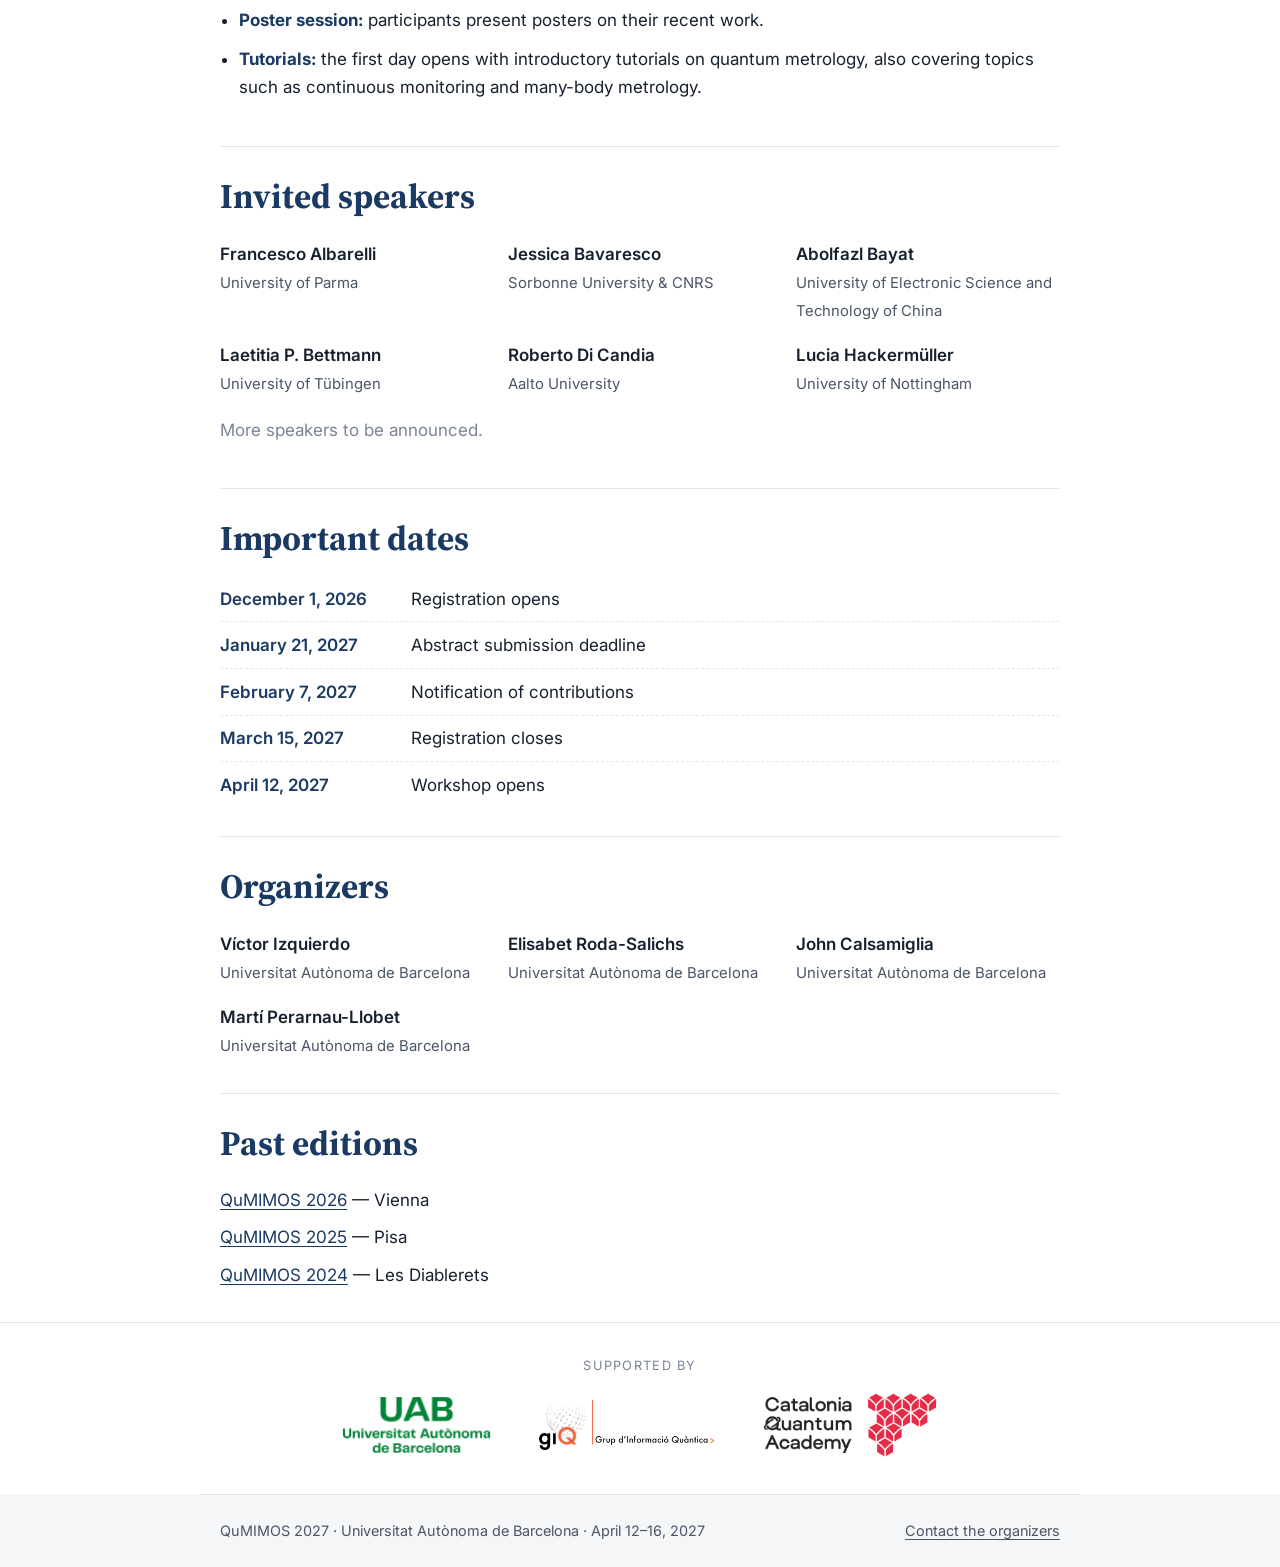
==== commit 84ba5efa: "fix" ====
--- a/index.html
+++ b/index.html
@@ -75,10 +75,7 @@
       <h2>Invited speakers</h2>
       <ul class="people">
         <li><strong>Francesco Albarelli</strong><span>University of Parma</span></li>
-<<<<<<< HEAD
         <li><strong>Jessica Bavaresco</strong><span>Sorbonne University &amp; CNRS</span></li>
-=======
->>>>>>> b45ecef45055e48b8cc8a9e142b1acd3d7f8b4c6
         <li><strong>Abolfazl Bayat</strong><span>University of Electronic Science and Technology of China</span></li>
         <li><strong>Laetitia P. Bettmann</strong><span>University of Tübingen</span></li>
         <li><strong>Roberto Di Candia</strong><span>Aalto University</span></li>
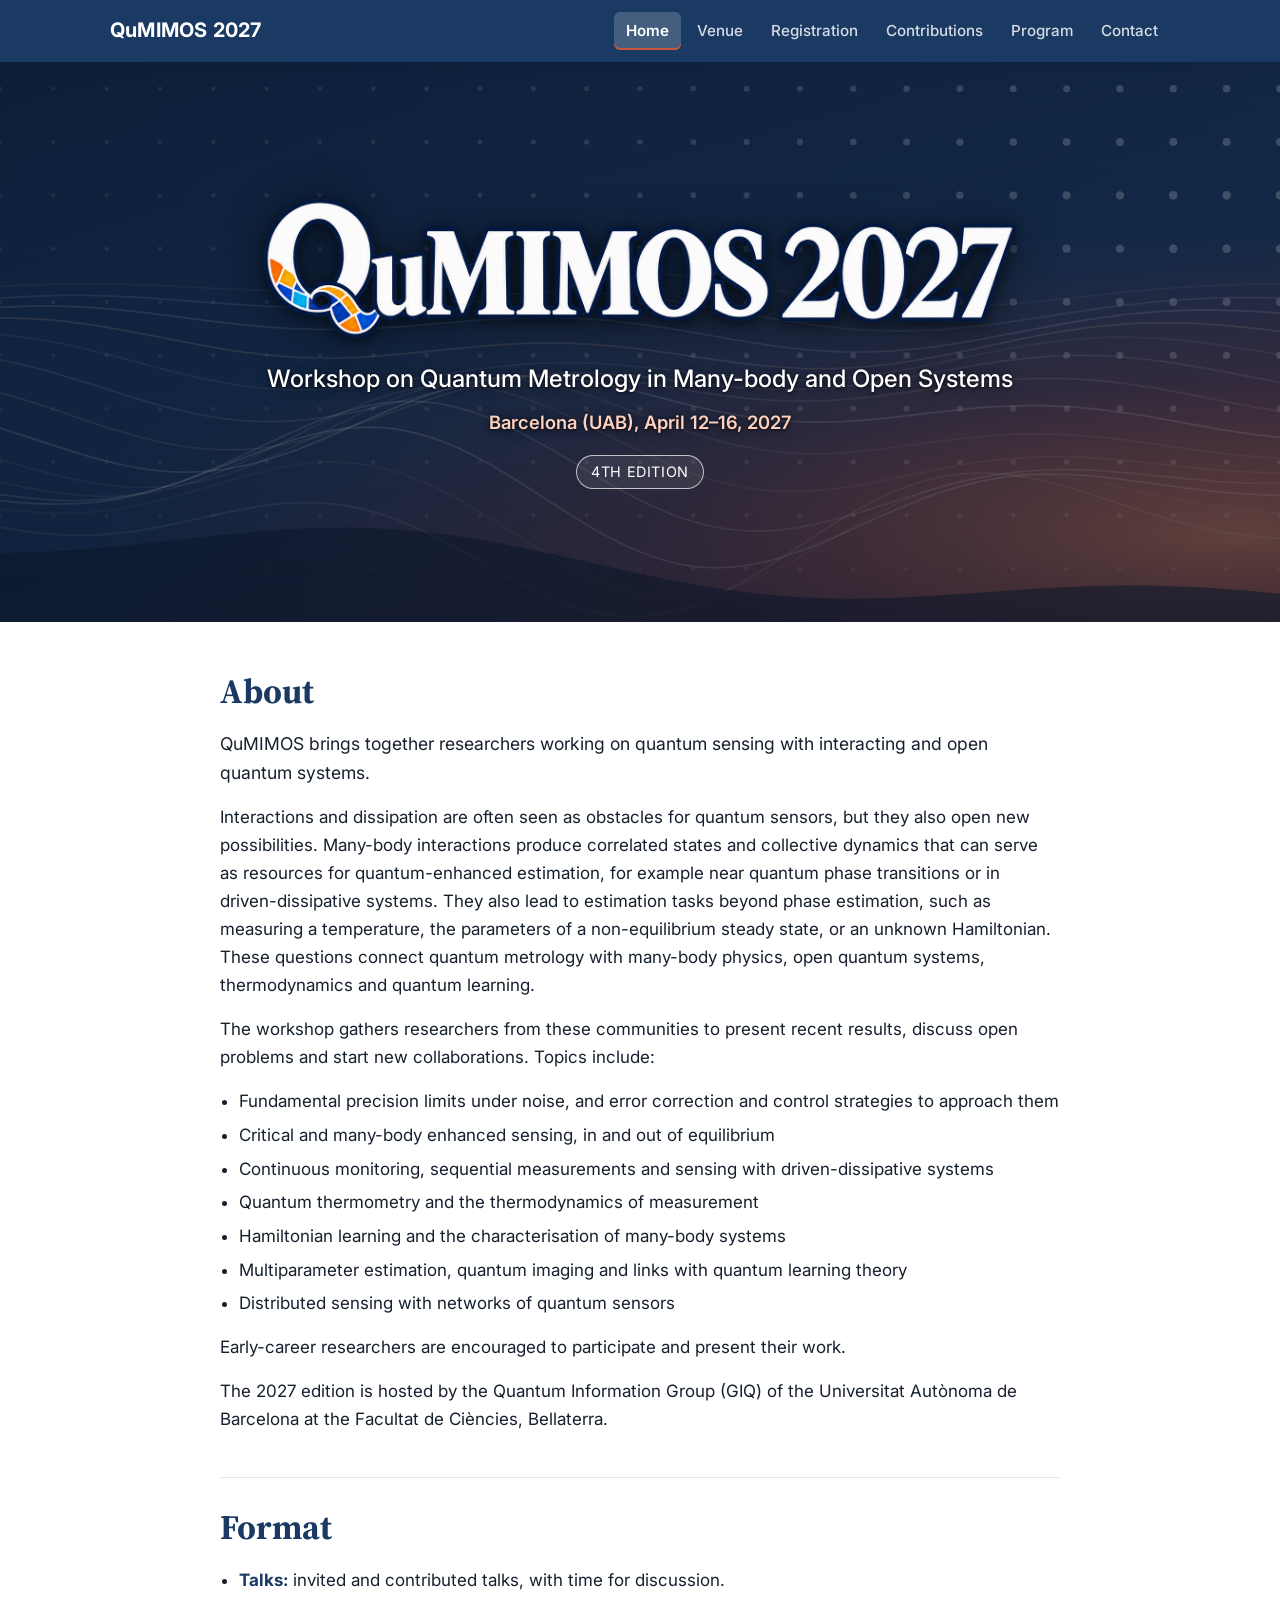
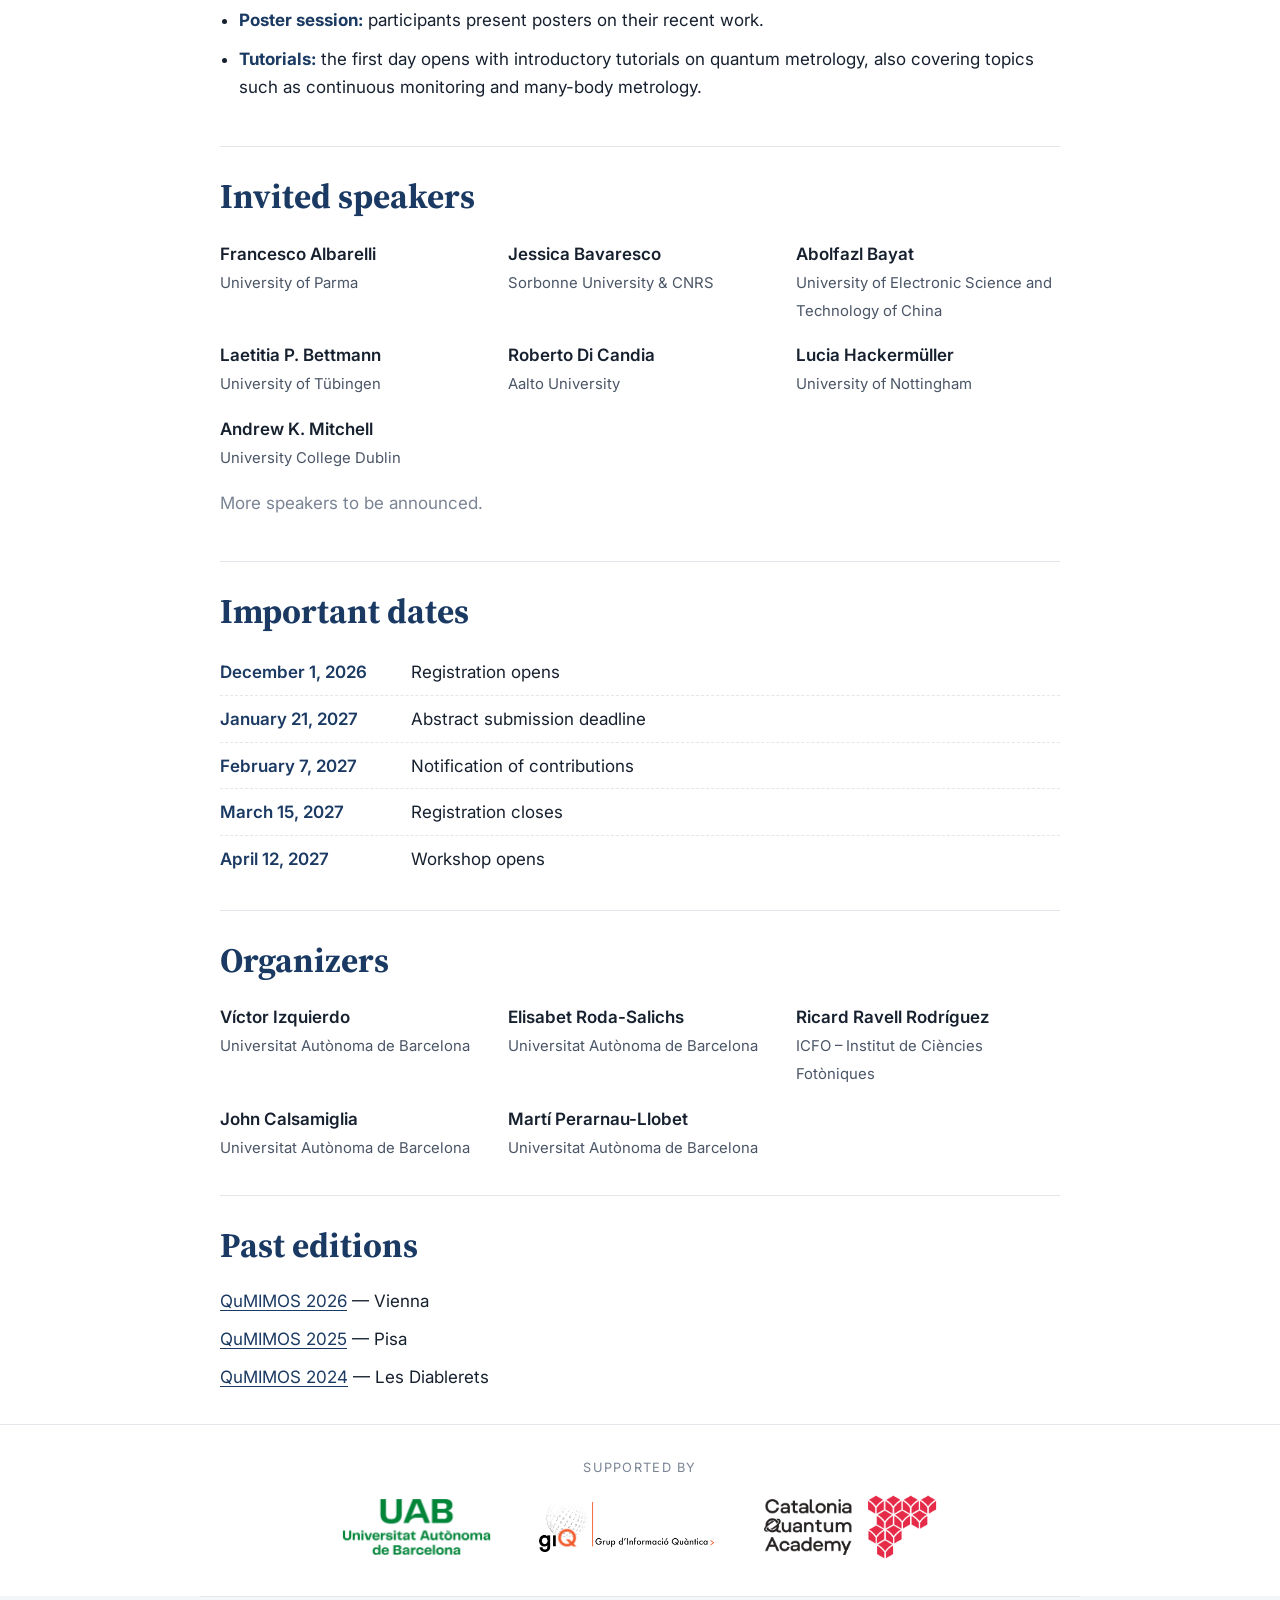
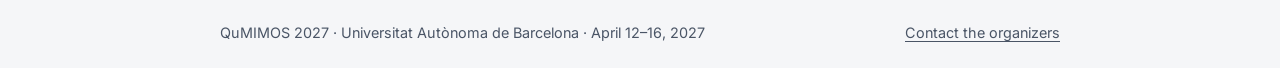
==== commit 7d137e71: "speakers + ricard" ====
--- a/index.html
+++ b/index.html
@@ -80,6 +80,7 @@
         <li><strong>Laetitia P. Bettmann</strong><span>University of Tübingen</span></li>
         <li><strong>Roberto Di Candia</strong><span>Aalto University</span></li>
         <li><strong>Lucia Hackermüller</strong><span>University of Nottingham</span></li>
+        <li><strong>Andrew K. Mitchell</strong><span>University College Dublin</span></li>
       </ul>
       <p class="muted more-tba">More speakers to be announced.</p>
     </section>
@@ -100,6 +101,7 @@
       <ul class="people">
         <li><strong>Víctor Izquierdo</strong><span>Universitat Autònoma de Barcelona</span></li>
         <li><strong>Elisabet Roda-Salichs</strong><span>Universitat Autònoma de Barcelona</span></li>
+        <li><strong>Ricard Ravell Rodríguez</strong><span>ICFO – Institut de Ciències Fotòniques</span></li>
         <li><strong>John Calsamiglia</strong><span>Universitat Autònoma de Barcelona</span></li>
         <li><strong>Martí Perarnau-Llobet</strong><span>Universitat Autònoma de Barcelona</span></li>
       </ul>
